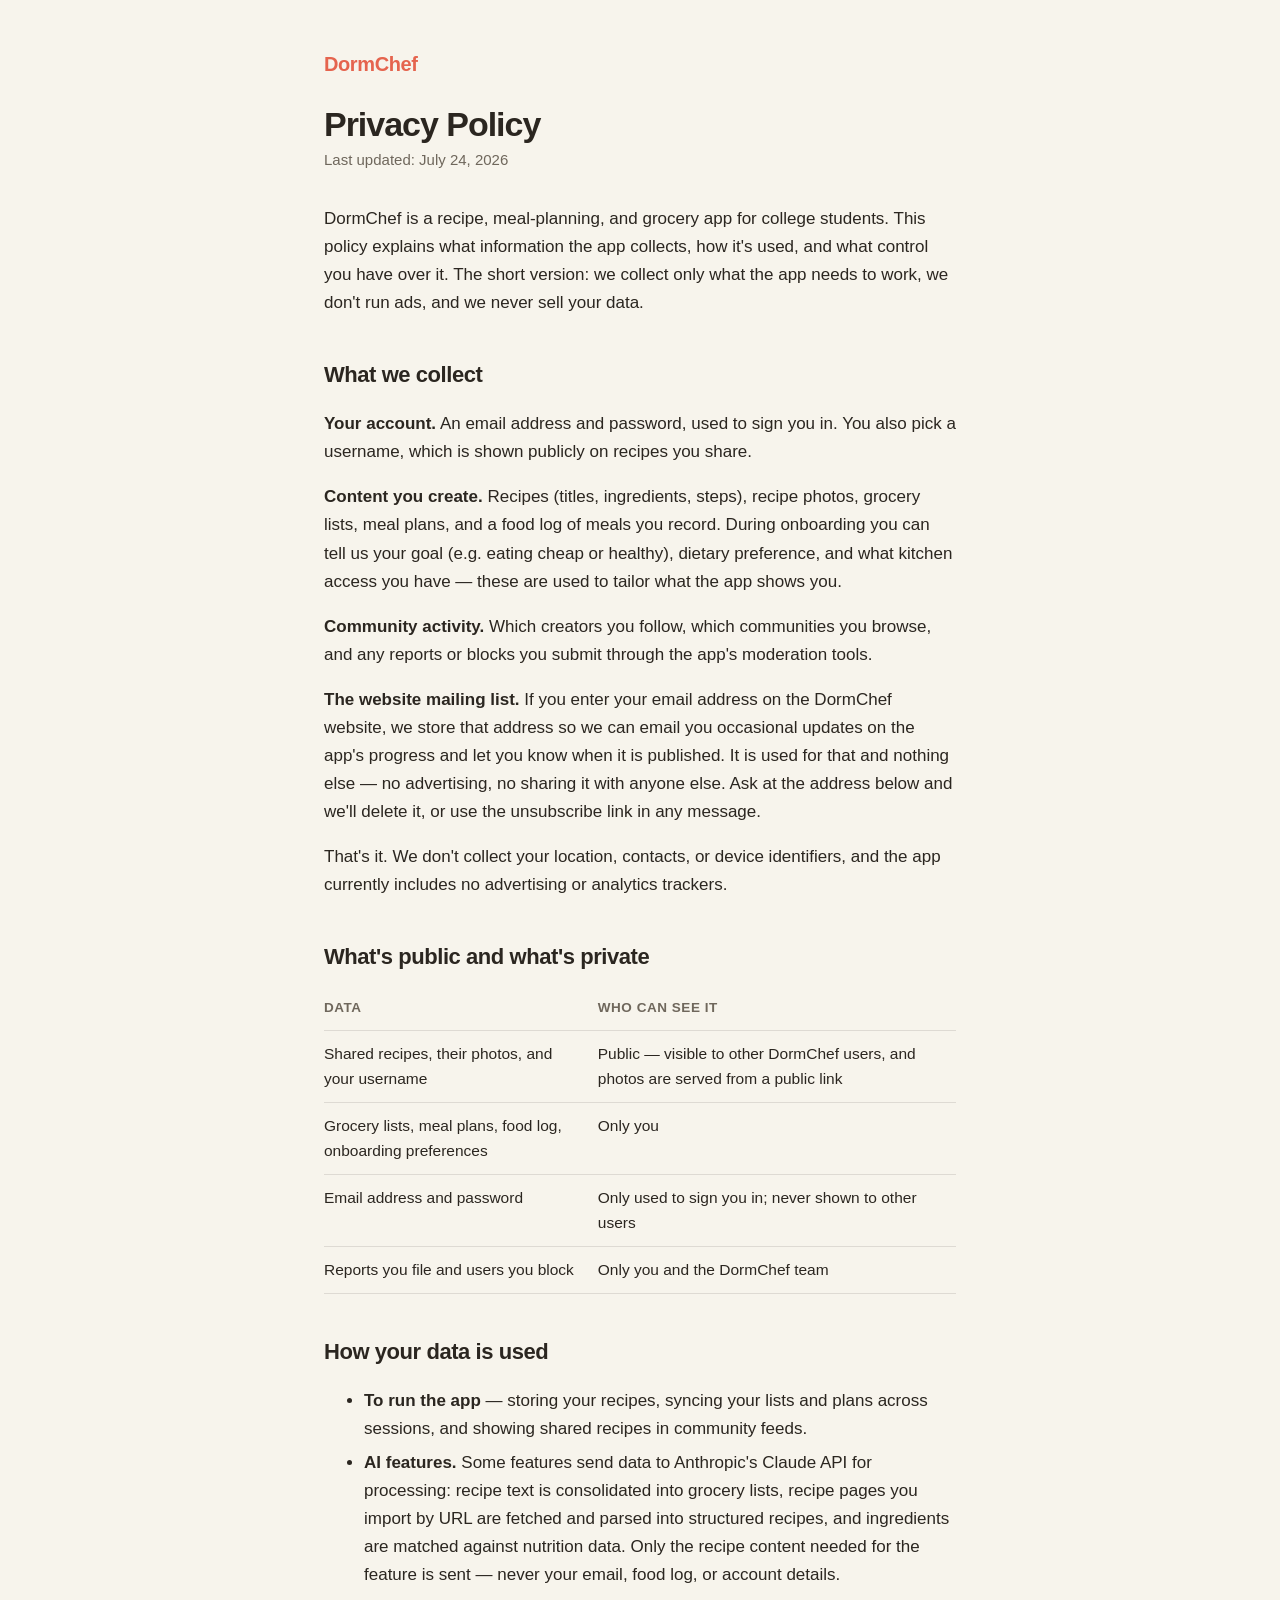
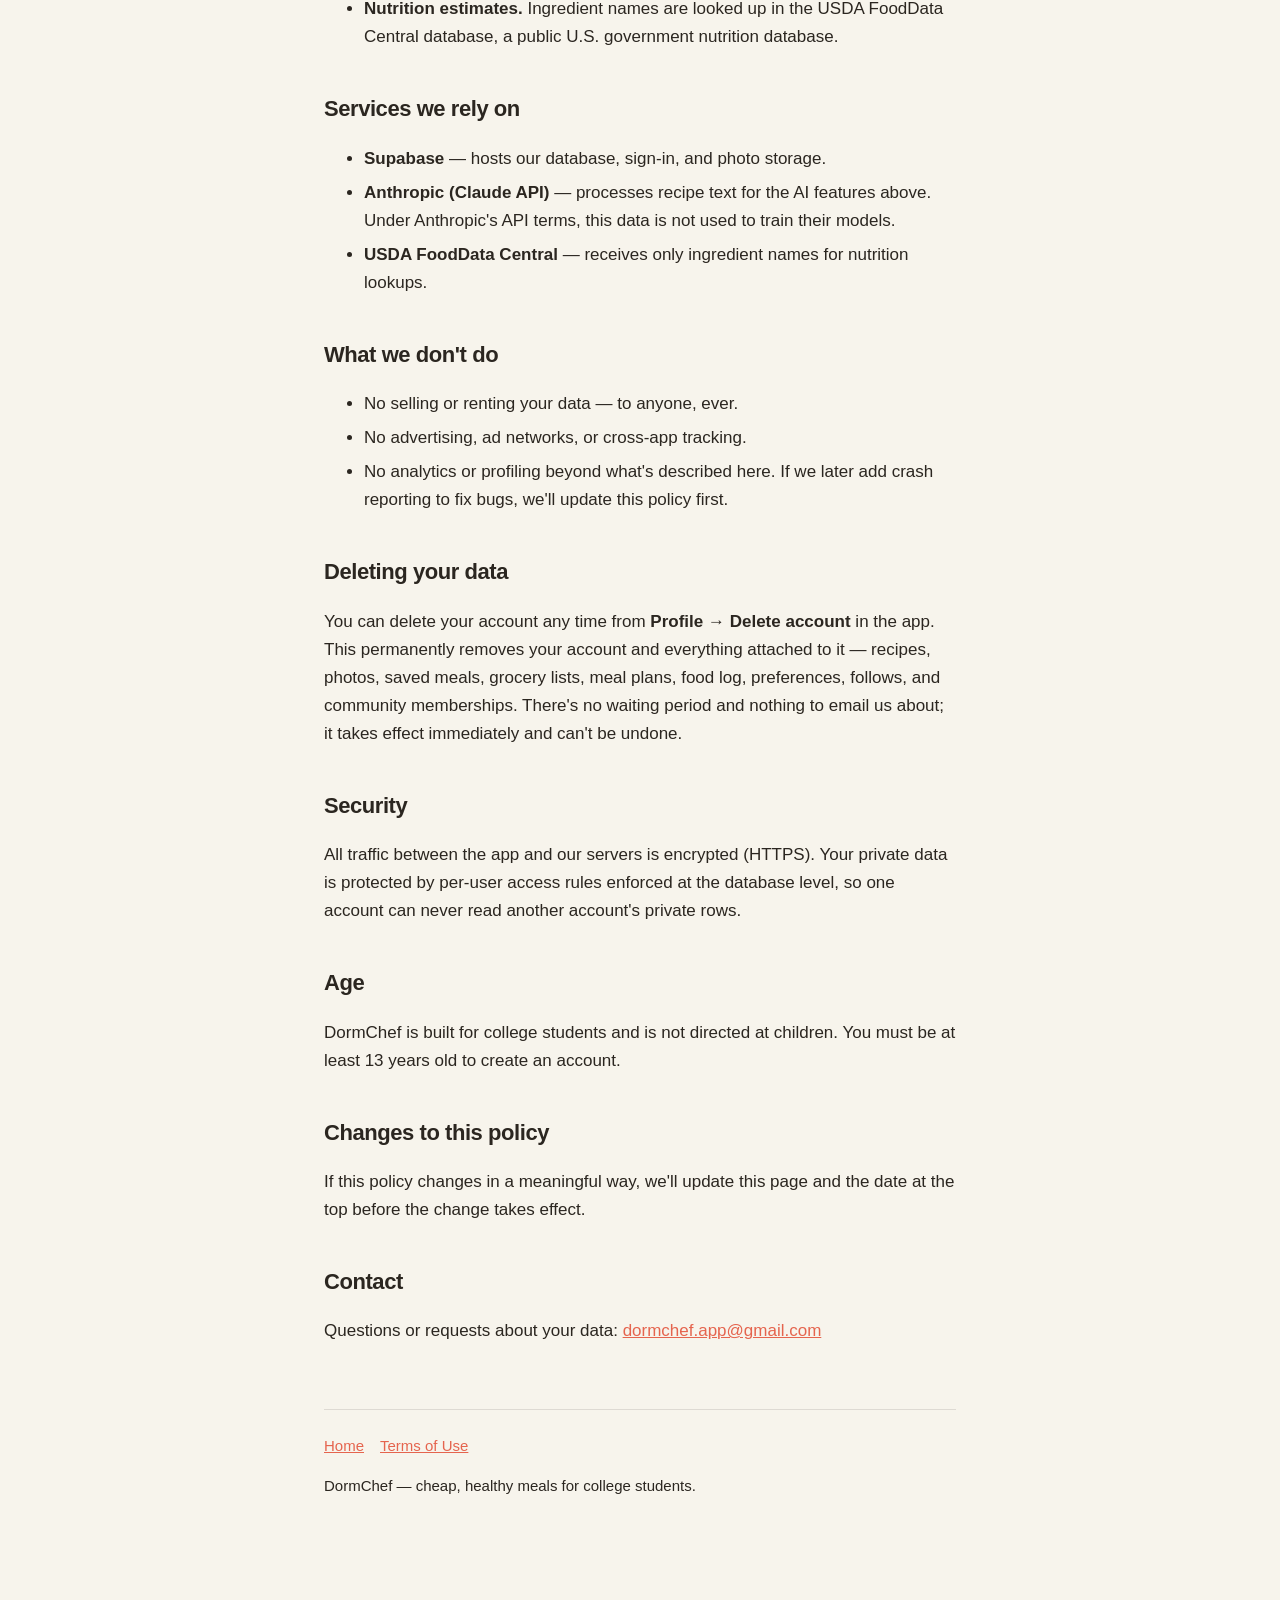
==== privacy.html @ 6a7f47fd "Publish the real landing page and legal pages Replaces the 2026-07-12 placeholder, which was the onl" ====
<!doctype html>
<html lang="en">
<head>
<meta charset="utf-8" />
<meta name="viewport" content="width=device-width, initial-scale=1" />
<title>DormChef — Privacy Policy</title>
<link rel="stylesheet" href="style.css" />
</head>
<body>
<div class="wrap">
  <header><a class="brand" href="index.html">DormChef</a></header>

  <h1>Privacy Policy</h1>
  <p class="updated">Last updated: July 24, 2026</p>

  <p>DormChef is a recipe, meal-planning, and grocery app for college students. This policy
  explains what information the app collects, how it's used, and what control you have over it.
  The short version: we collect only what the app needs to work, we don't run ads, and we never
  sell your data.</p>

  <h2>What we collect</h2>

  <p><strong>Your account.</strong> An email address and password, used to sign you in. You also
  pick a username, which is shown publicly on recipes you share.</p>

  <p><strong>Content you create.</strong> Recipes (titles, ingredients, steps), recipe photos,
  grocery lists, meal plans, and a food log of meals you record. During onboarding you can tell
  us your goal (e.g. eating cheap or healthy), dietary preference, and what kitchen access you
  have — these are used to tailor what the app shows you.</p>

  <p><strong>Community activity.</strong> Which creators you follow, which communities you browse,
  and any reports or blocks you submit through the app's moderation tools.</p>

  <p><strong>The website mailing list.</strong> If you enter your email address on the DormChef
  website, we store that address so we can email you occasional updates on the app's progress
  and let you know when it is published. It is used for that and nothing else — no advertising,
  no sharing it with anyone else. Ask at the address below and we'll delete it, or use the
  unsubscribe link in any message.</p>

  <p>That's it. We don't collect your location, contacts, or device identifiers, and the app
  currently includes no advertising or analytics trackers.</p>

  <h2>What's public and what's private</h2>
  <table>
    <tr><th>Data</th><th>Who can see it</th></tr>
    <tr><td>Shared recipes, their photos, and your username</td>
        <td>Public — visible to other DormChef users, and photos are served from a public link</td></tr>
    <tr><td>Grocery lists, meal plans, food log, onboarding preferences</td>
        <td>Only you</td></tr>
    <tr><td>Email address and password</td>
        <td>Only used to sign you in; never shown to other users</td></tr>
    <tr><td>Reports you file and users you block</td>
        <td>Only you and the DormChef team</td></tr>
  </table>

  <h2>How your data is used</h2>
  <ul>
    <li><strong>To run the app</strong> — storing your recipes, syncing your lists and plans
        across sessions, and showing shared recipes in community feeds.</li>
    <li><strong>AI features.</strong> Some features send data to Anthropic's Claude API for
        processing: recipe text is consolidated into grocery lists, recipe pages you import by
        URL are fetched and parsed into structured recipes, and ingredients are matched against
        nutrition data. Only the recipe content needed for the feature is sent — never your
        email, food log, or account details.</li>
    <li><strong>Nutrition estimates.</strong> Ingredient names are looked up in the USDA
        FoodData Central database, a public U.S. government nutrition database.</li>
  </ul>

  <h2>Services we rely on</h2>
  <ul>
    <li><strong>Supabase</strong> — hosts our database, sign-in, and photo storage.</li>
    <li><strong>Anthropic (Claude API)</strong> — processes recipe text for the AI features
        above. Under Anthropic's API terms, this data is not used to train their models.</li>
    <li><strong>USDA FoodData Central</strong> — receives only ingredient names for
        nutrition lookups.</li>
  </ul>

  <h2>What we don't do</h2>
  <ul>
    <li>No selling or renting your data — to anyone, ever.</li>
    <li>No advertising, ad networks, or cross-app tracking.</li>
    <li>No analytics or profiling beyond what's described here. If we later add crash
        reporting to fix bugs, we'll update this policy first.</li>
  </ul>

  <h2>Deleting your data</h2>
  <p>You can delete your account any time from <strong>Profile → Delete account</strong> in the
  app. This permanently removes your account and everything attached to it — recipes, photos,
  saved meals, grocery lists, meal plans, food log, preferences, follows, and community
  memberships. There's no waiting period and nothing to email us about; it takes effect
  immediately and can't be undone.</p>

  <h2>Security</h2>
  <p>All traffic between the app and our servers is encrypted (HTTPS). Your private data is
  protected by per-user access rules enforced at the database level, so one account can never
  read another account's private rows.</p>

  <h2>Age</h2>
  <p>DormChef is built for college students and is not directed at children. You must be at
  least 13 years old to create an account.</p>

  <h2>Changes to this policy</h2>
  <p>If this policy changes in a meaningful way, we'll update this page and the date at the top
  before the change takes effect.</p>

  <h2>Contact</h2>
  <p>Questions or requests about your data: <a href="mailto:dormchef.app@gmail.com">dormchef.app@gmail.com</a></p>

  <footer>
    <nav><a href="index.html">Home</a><a href="terms.html">Terms of Use</a></nav>
    <p>DormChef — cheap, healthy meals for college students.</p>
  </footer>
</div>
</body>
</html>
---- style.css ----
/* DormChef site — stylesheet for the LEGAL pages (privacy.html, terms.html).
   The landing page has its own stylesheet, landing.css — the two pages have
   different jobs (a narrow reading column vs. an art-directed pitch), so their
   styles no longer share a file. Colours match the app's cream/coral theme
   (src/constants/theme.ts). */
:root {
  --bg: #f7f4ec;
  --card: #fffdf8;
  --text: #2b2620;
  --text-2: #6f675c;
  --accent: #e5644e;
  --rule: rgba(43, 38, 32, 0.12);
}
@media (prefers-color-scheme: dark) {
  :root {
    --bg: #171512;
    --card: #201d19;
    --text: #f0ece4;
    --text-2: #a39a8d;
    --accent: #ef7a66;
    --rule: rgba(240, 236, 228, 0.14);
  }
}
* { box-sizing: border-box; }
body {
  margin: 0;
  background: var(--bg);
  color: var(--text);
  font: 17px/1.65 -apple-system, BlinkMacSystemFont, "Segoe UI", Roboto, sans-serif;
  -webkit-font-smoothing: antialiased;
}
.wrap { max-width: 680px; margin: 0 auto; padding: 48px 24px 96px; }
header a.brand {
  color: var(--accent);
  text-decoration: none;
  font-weight: 800;
  font-size: 20px;
  letter-spacing: -0.02em;
}
h1 { font-size: 34px; letter-spacing: -0.03em; line-height: 1.15; margin: 24px 0 4px; }
.updated { color: var(--text-2); font-size: 15px; margin: 0 0 32px; }
h2 { font-size: 22px; letter-spacing: -0.02em; margin: 40px 0 8px; }
p, li { color: var(--text); }
li { margin: 6px 0; }
strong { font-weight: 650; }
a { color: var(--accent); }
.note {
  background: var(--card);
  border: 1px solid var(--rule);
  border-radius: 14px;
  padding: 14px 18px;
  color: var(--text-2);
  font-size: 15px;
}
table { width: 100%; border-collapse: collapse; font-size: 15.5px; margin: 12px 0; }
th, td { text-align: left; padding: 10px 12px 10px 0; border-bottom: 1px solid var(--rule); vertical-align: top; }
th { color: var(--text-2); font-weight: 600; font-size: 13.5px; text-transform: uppercase; letter-spacing: 0.04em; }
footer { margin-top: 64px; padding-top: 24px; border-top: 1px solid var(--rule); color: var(--text-2); font-size: 15px; }
footer nav a { margin-right: 16px; }
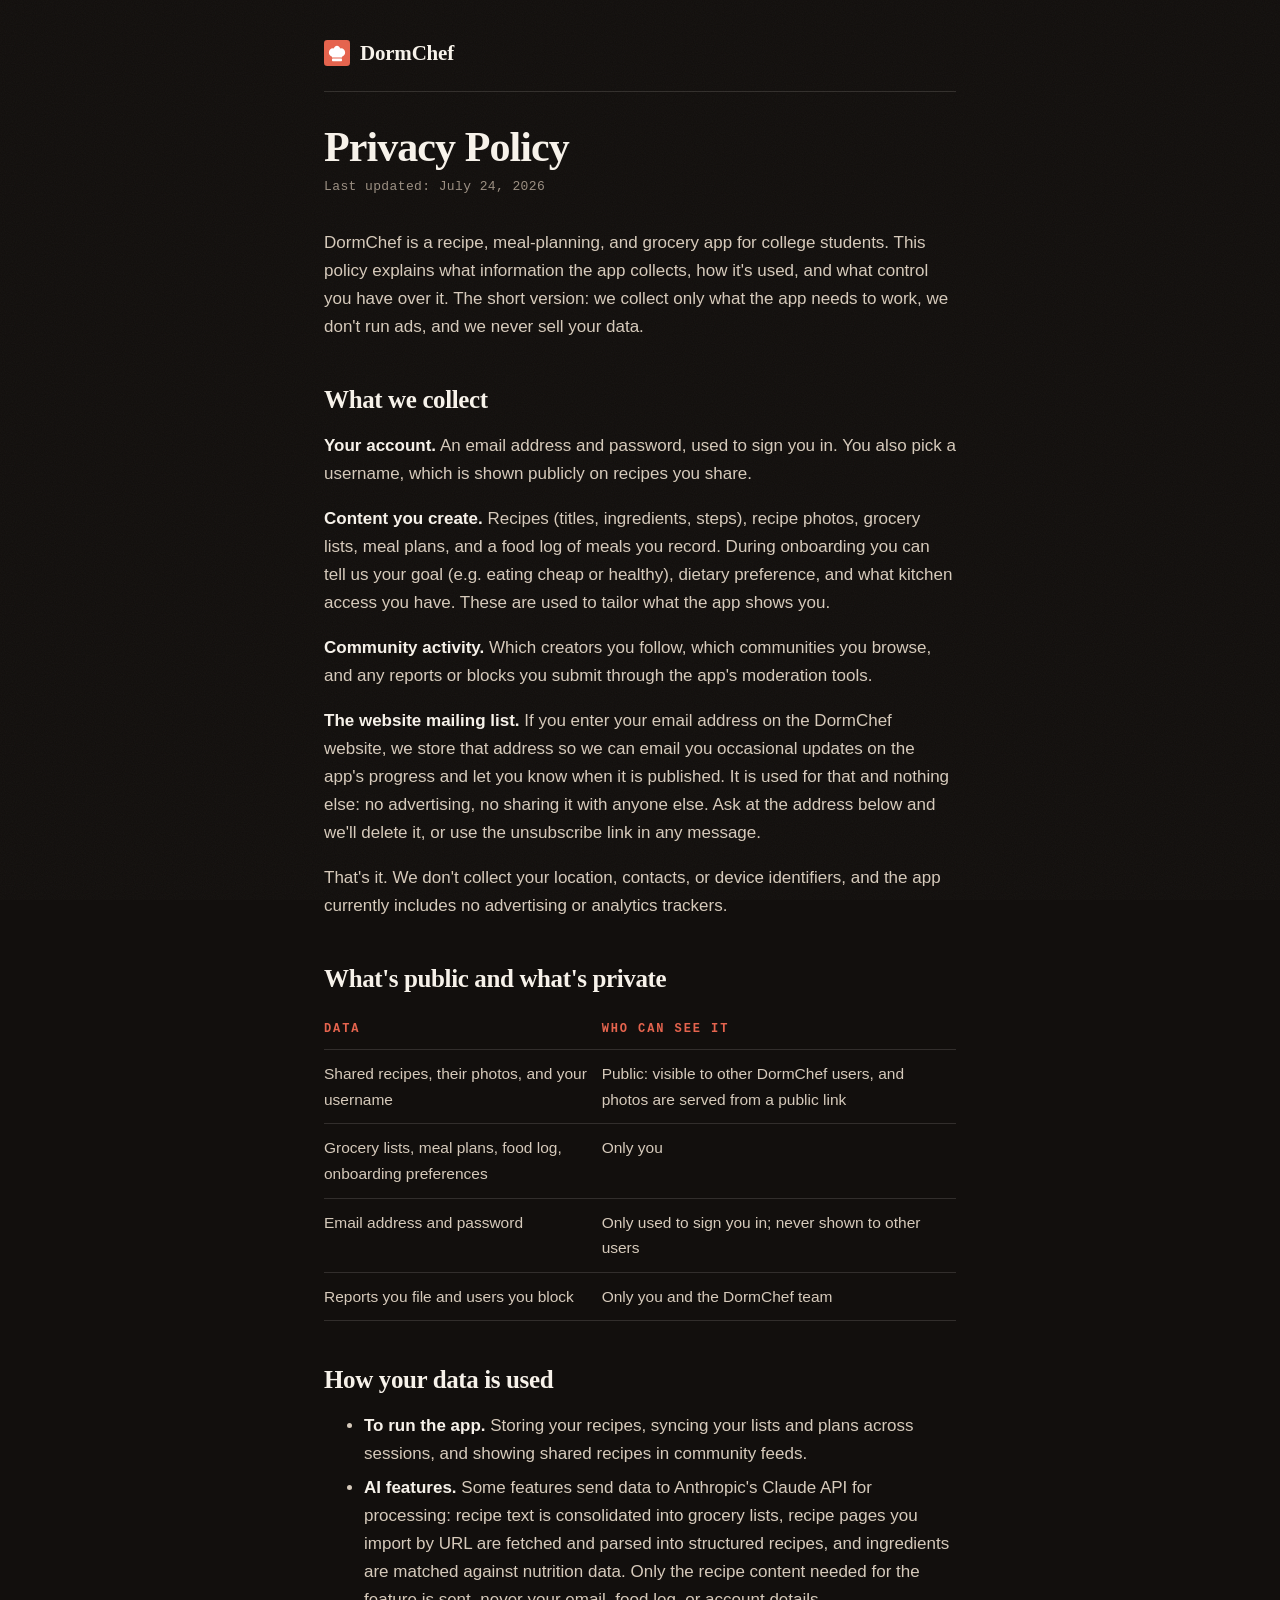
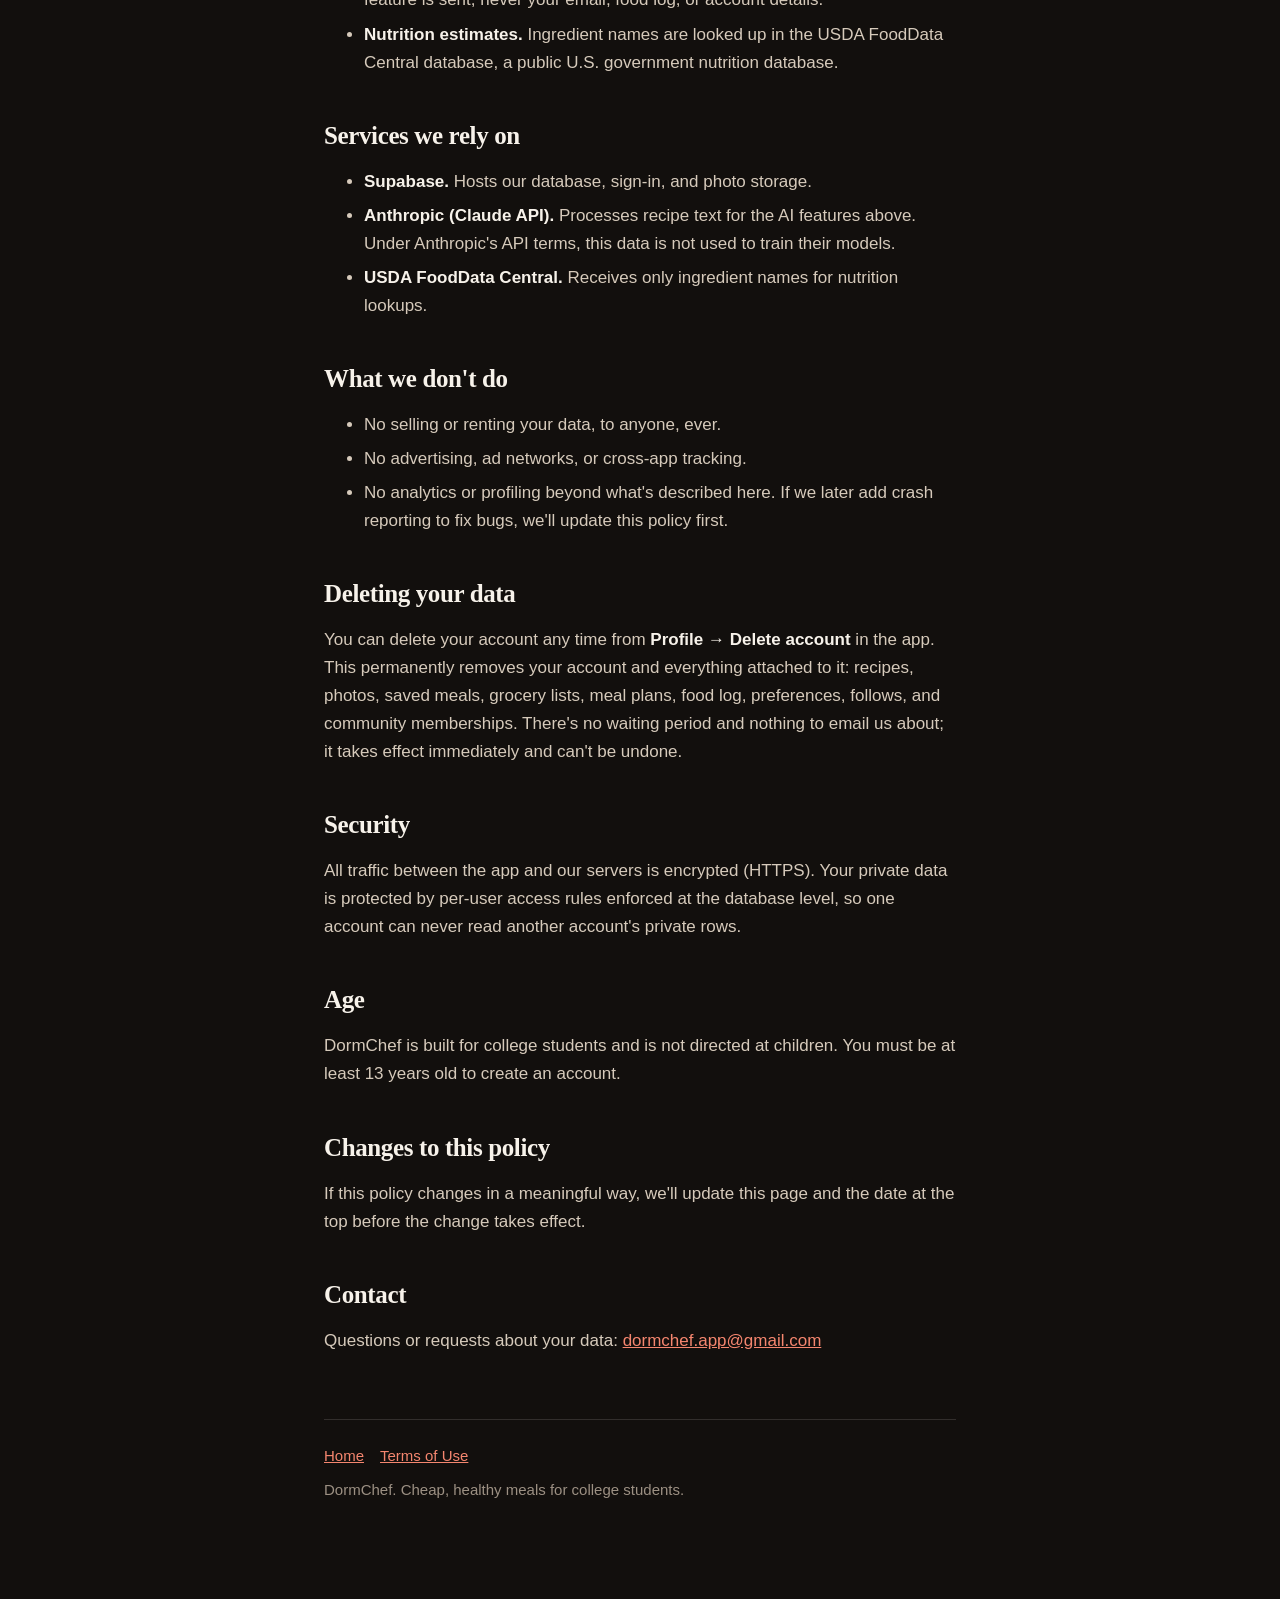
==== commit 9edf4521: "Rebuild the site around a sixteen-week term The page is now organised by when in a semester each par" ====
--- a/privacy.html
+++ b/privacy.html
@@ -3,12 +3,23 @@
 <head>
 <meta charset="utf-8" />
 <meta name="viewport" content="width=device-width, initial-scale=1" />
-<title>DormChef — Privacy Policy</title>
+<title>DormChef: Privacy Policy</title>
+<meta name="theme-color" content="#120f0d" />
+<link rel="icon" href="favicon.png" />
 <link rel="stylesheet" href="style.css" />
 </head>
 <body>
 <div class="wrap">
-  <header><a class="brand" href="index.html">DormChef</a></header>
+  <header>
+    <a class="brand" href="index.html">
+      <svg width="26" height="26" viewBox="0 0 24 24" aria-hidden="true">
+        <rect width="24" height="24" rx="3" fill="#e5644e" />
+        <path d="M7.4 15.4c-1.7-.5-2.9-2-2.9-3.8 0-2.2 1.7-3.9 3.7-3.9.3 0 .6 0 .9.1C9.6 6.1 10.7 5.2 12 5.2s2.4.9 2.9 2.6c.3-.1.6-.1.9-.1 2 0 3.7 1.7 3.7 3.9 0 1.8-1.2 3.3-2.9 3.8v.7H7.4z" fill="#fff" />
+        <rect x="7.4" y="17.1" width="9.2" height="2.4" rx="0.6" fill="#fff" />
+      </svg>
+      DormChef
+    </a>
+  </header>
 
   <h1>Privacy Policy</h1>
   <p class="updated">Last updated: July 24, 2026</p>
@@ -26,14 +37,14 @@
   <p><strong>Content you create.</strong> Recipes (titles, ingredients, steps), recipe photos,
   grocery lists, meal plans, and a food log of meals you record. During onboarding you can tell
   us your goal (e.g. eating cheap or healthy), dietary preference, and what kitchen access you
-  have — these are used to tailor what the app shows you.</p>
+  have. These are used to tailor what the app shows you.</p>
 
   <p><strong>Community activity.</strong> Which creators you follow, which communities you browse,
   and any reports or blocks you submit through the app's moderation tools.</p>
 
   <p><strong>The website mailing list.</strong> If you enter your email address on the DormChef
   website, we store that address so we can email you occasional updates on the app's progress
-  and let you know when it is published. It is used for that and nothing else — no advertising,
+  and let you know when it is published. It is used for that and nothing else: no advertising,
   no sharing it with anyone else. Ask at the address below and we'll delete it, or use the
   unsubscribe link in any message.</p>
 
@@ -44,7 +55,7 @@
   <table>
     <tr><th>Data</th><th>Who can see it</th></tr>
     <tr><td>Shared recipes, their photos, and your username</td>
-        <td>Public — visible to other DormChef users, and photos are served from a public link</td></tr>
+        <td>Public: visible to other DormChef users, and photos are served from a public link</td></tr>
     <tr><td>Grocery lists, meal plans, food log, onboarding preferences</td>
         <td>Only you</td></tr>
     <tr><td>Email address and password</td>
@@ -55,12 +66,12 @@
 
   <h2>How your data is used</h2>
   <ul>
-    <li><strong>To run the app</strong> — storing your recipes, syncing your lists and plans
+    <li><strong>To run the app.</strong> Storing your recipes, syncing your lists and plans
         across sessions, and showing shared recipes in community feeds.</li>
     <li><strong>AI features.</strong> Some features send data to Anthropic's Claude API for
         processing: recipe text is consolidated into grocery lists, recipe pages you import by
         URL are fetched and parsed into structured recipes, and ingredients are matched against
-        nutrition data. Only the recipe content needed for the feature is sent — never your
+        nutrition data. Only the recipe content needed for the feature is sent, never your
         email, food log, or account details.</li>
     <li><strong>Nutrition estimates.</strong> Ingredient names are looked up in the USDA
         FoodData Central database, a public U.S. government nutrition database.</li>
@@ -68,16 +79,16 @@
 
   <h2>Services we rely on</h2>
   <ul>
-    <li><strong>Supabase</strong> — hosts our database, sign-in, and photo storage.</li>
-    <li><strong>Anthropic (Claude API)</strong> — processes recipe text for the AI features
+    <li><strong>Supabase.</strong> Hosts our database, sign-in, and photo storage.</li>
+    <li><strong>Anthropic (Claude API).</strong> Processes recipe text for the AI features
         above. Under Anthropic's API terms, this data is not used to train their models.</li>
-    <li><strong>USDA FoodData Central</strong> — receives only ingredient names for
+    <li><strong>USDA FoodData Central.</strong> Receives only ingredient names for
         nutrition lookups.</li>
   </ul>
 
   <h2>What we don't do</h2>
   <ul>
-    <li>No selling or renting your data — to anyone, ever.</li>
+    <li>No selling or renting your data, to anyone, ever.</li>
     <li>No advertising, ad networks, or cross-app tracking.</li>
     <li>No analytics or profiling beyond what's described here. If we later add crash
         reporting to fix bugs, we'll update this policy first.</li>
@@ -85,7 +96,7 @@
 
   <h2>Deleting your data</h2>
   <p>You can delete your account any time from <strong>Profile → Delete account</strong> in the
-  app. This permanently removes your account and everything attached to it — recipes, photos,
+  app. This permanently removes your account and everything attached to it: recipes, photos,
   saved meals, grocery lists, meal plans, food log, preferences, follows, and community
   memberships. There's no waiting period and nothing to email us about; it takes effect
   immediately and can't be undone.</p>
@@ -108,7 +119,7 @@
 
   <footer>
     <nav><a href="index.html">Home</a><a href="terms.html">Terms of Use</a></nav>
-    <p>DormChef — cheap, healthy meals for college students.</p>
+    <p>DormChef. Cheap, healthy meals for college students.</p>
   </footer>
 </div>
 </body>
--- a/style.css
+++ b/style.css
@@ -1,59 +1,152 @@
 /* DormChef site — stylesheet for the LEGAL pages (privacy.html, terms.html).
-   The landing page has its own stylesheet, landing.css — the two pages have
-   different jobs (a narrow reading column vs. an art-directed pitch), so their
-   styles no longer share a file. Colours match the app's cream/coral theme
-   (src/constants/theme.ts). */
+
+   These share the landing page's "dark print" palette and type voices but not
+   its layout: a narrow reading column, not an art-directed pitch. That is why
+   they keep their own file.
+
+   Dark always, matching landing.css. These pages previously followed the
+   system theme, which meant a light-mode visitor jumped from a dark landing
+   page to a cream policy page. They are the URL Apple checks at submission and
+   the property affiliate reviewers click through to, so they should not look
+   like a different site. */
+
 :root {
-  --bg: #f7f4ec;
-  --card: #fffdf8;
-  --text: #2b2620;
-  --text-2: #6f675c;
-  --accent: #e5644e;
-  --rule: rgba(43, 38, 32, 0.12);
+  --bg-0:   #120f0d;
+  --bg-1:   #191410;
+  --card:   #251d18;
+  --ink:    #f7f2ea;
+  --ink-2:  #d6cabb;
+  --muted:  #9c9083;
+  --rule:   rgba(247, 242, 234, 0.14);
+
+  --accent:        #e5644e;
+  --accent-bright: #f5866f;
+
+  --serif: "Charter", "Iowan Old Style", "Palatino", Georgia, "Times New Roman", serif;
+  --mono:  ui-monospace, "SF Mono", "Menlo", "Consolas", "Liberation Mono", monospace;
+  --sans:  -apple-system, BlinkMacSystemFont, "Segoe UI", Roboto, sans-serif;
+
+  --r: 6px;
 }
-@media (prefers-color-scheme: dark) {
-  :root {
-    --bg: #171512;
-    --card: #201d19;
-    --text: #f0ece4;
-    --text-2: #a39a8d;
-    --accent: #ef7a66;
-    --rule: rgba(240, 236, 228, 0.14);
+
+* { box-sizing: border-box; }
+
+body {
+  margin: 0;
+  background: var(--bg-0);
+  color: var(--ink);
+  font: 17px/1.65 var(--sans);
+  -webkit-font-smoothing: antialiased;
+}
+
+/* Same press grain as the landing page, so the two feel like one property.
+   Inline SVG turbulence: no request made, which keeps the no-trackers claim
+   on this very page literally true. */
+body::before {
+  content: "";
+  position: fixed;
+  inset: 0;
+  z-index: 0;
+  pointer-events: none;
+  opacity: 0.04;
+  background-image: url("data:image/svg+xml,%3Csvg xmlns='http://www.w3.org/2000/svg' width='140' height='140'%3E%3Cfilter id='n'%3E%3CfeTurbulence type='fractalNoise' baseFrequency='0.9' numOctaves='2'/%3E%3C/filter%3E%3Crect width='140' height='140' filter='url(%23n)'/%3E%3C/svg%3E");
+}
+
+::selection { background: var(--accent); color: #fff; }
+
+.wrap {
+  position: relative;
+  z-index: 1;
+  max-width: 680px;
+  margin: 0 auto;
+  padding: 40px 24px 96px;
+}
+
+header {
+  padding-bottom: 16px;
+  border-bottom: 1px solid var(--rule);
+}
+header a.brand {
+  display: inline-flex;
+  align-items: center;
+  gap: 10px;
+  color: var(--ink);
+  text-decoration: none;
+  font: 700 21px/1 var(--serif);
+  letter-spacing: -0.01em;
+}
+header a.brand svg { display: block; flex: none; }
+
+h1 {
+  font: 700 clamp(32px, 6vw, 42px)/1.12 var(--serif);
+  letter-spacing: -0.022em;
+  margin: 32px 0 6px;
+}
+h2 {
+  font: 700 clamp(21px, 3vw, 25px)/1.2 var(--serif);
+  letter-spacing: -0.015em;
+  margin: 44px 0 10px;
+}
+.updated {
+  font: 13px/1.5 var(--mono);
+  letter-spacing: 0.03em;
+  color: var(--muted);
+  margin: 0 0 32px;
+}
+
+p, li { color: var(--ink-2); }
+li { margin: 6px 0; }
+strong { color: var(--ink); font-weight: 650; }
+a { color: var(--accent-bright); }
+a:focus-visible {
+  outline: 2px solid var(--accent);
+  outline-offset: 2px;
+}
+
+.note {
+  background: var(--bg-1);
+  border: 1px solid var(--rule);
+  border-radius: var(--r);
+  padding: 14px 18px;
+  color: var(--muted);
+  font-size: 15px;
+}
+
+table {
+  width: 100%;
+  border-collapse: collapse;
+  font-size: 15.5px;
+  margin: 16px 0;
+}
+th, td {
+  text-align: left;
+  padding: 11px 14px 11px 0;
+  border-bottom: 1px solid var(--rule);
+  vertical-align: top;
+  color: var(--ink-2);
+}
+th {
+  font: 700 12px/1.4 var(--mono);
+  letter-spacing: 0.16em;
+  text-transform: uppercase;
+  color: var(--accent);
+  border-bottom-color: var(--rule);
+}
+
+footer {
+  margin-top: 64px;
+  padding-top: 24px;
+  border-top: 1px solid var(--rule);
+  color: var(--muted);
+  font-size: 15px;
+}
+footer nav { margin-bottom: 10px; }
+footer nav a { margin-right: 16px; }
+footer p { margin: 0; color: var(--muted); }
+
+@media (prefers-reduced-motion: reduce) {
+  *, *::before, *::after {
+    animation-duration: 0.001ms !important;
+    transition-duration: 0.001ms !important;
   }
 }
-* { box-sizing: border-box; }
-body {
-  margin: 0;
-  background: var(--bg);
-  color: var(--text);
-  font: 17px/1.65 -apple-system, BlinkMacSystemFont, "Segoe UI", Roboto, sans-serif;
-  -webkit-font-smoothing: antialiased;
-}
-.wrap { max-width: 680px; margin: 0 auto; padding: 48px 24px 96px; }
-header a.brand {
-  color: var(--accent);
-  text-decoration: none;
-  font-weight: 800;
-  font-size: 20px;
-  letter-spacing: -0.02em;
-}
-h1 { font-size: 34px; letter-spacing: -0.03em; line-height: 1.15; margin: 24px 0 4px; }
-.updated { color: var(--text-2); font-size: 15px; margin: 0 0 32px; }
-h2 { font-size: 22px; letter-spacing: -0.02em; margin: 40px 0 8px; }
-p, li { color: var(--text); }
-li { margin: 6px 0; }
-strong { font-weight: 650; }
-a { color: var(--accent); }
-.note {
-  background: var(--card);
-  border: 1px solid var(--rule);
-  border-radius: 14px;
-  padding: 14px 18px;
-  color: var(--text-2);
-  font-size: 15px;
-}
-table { width: 100%; border-collapse: collapse; font-size: 15.5px; margin: 12px 0; }
-th, td { text-align: left; padding: 10px 12px 10px 0; border-bottom: 1px solid var(--rule); vertical-align: top; }
-th { color: var(--text-2); font-weight: 600; font-size: 13.5px; text-transform: uppercase; letter-spacing: 0.04em; }
-footer { margin-top: 64px; padding-top: 24px; border-top: 1px solid var(--rule); color: var(--text-2); font-size: 15px; }
-footer nav a { margin-right: 16px; }
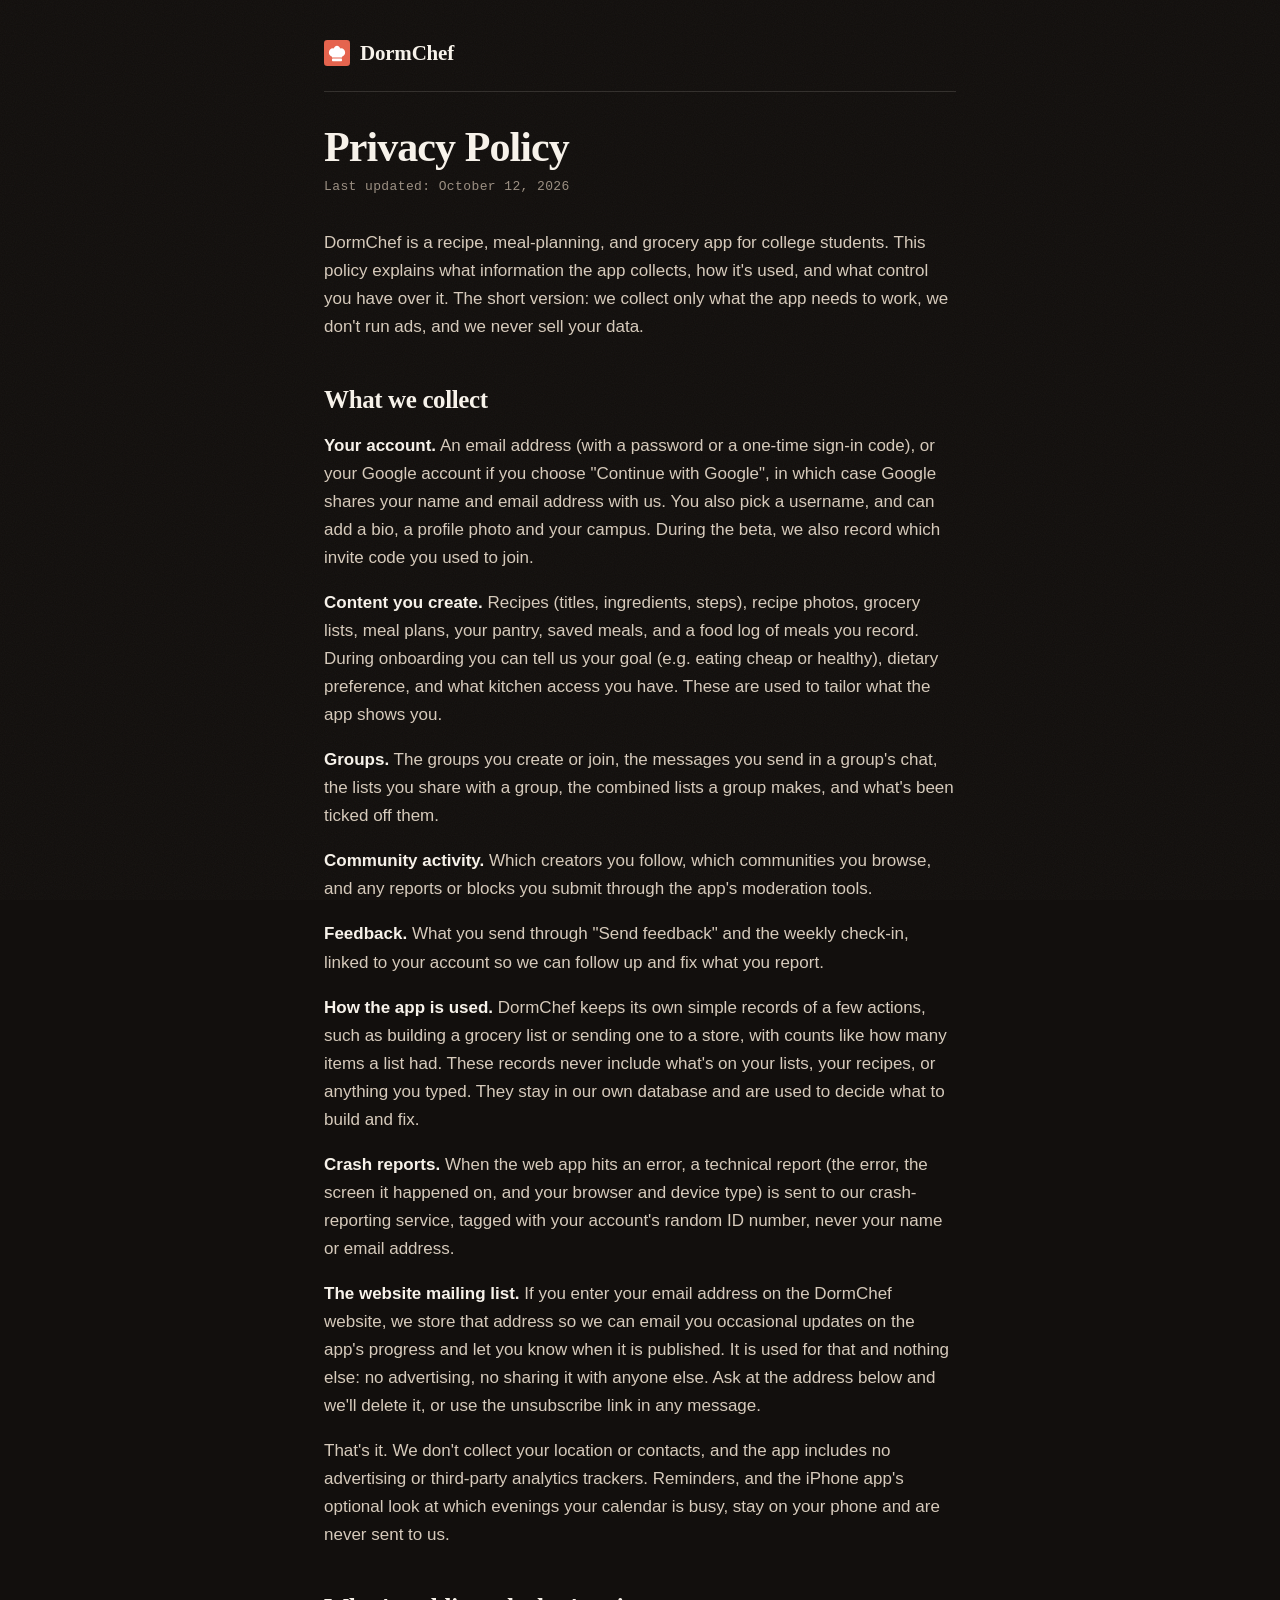
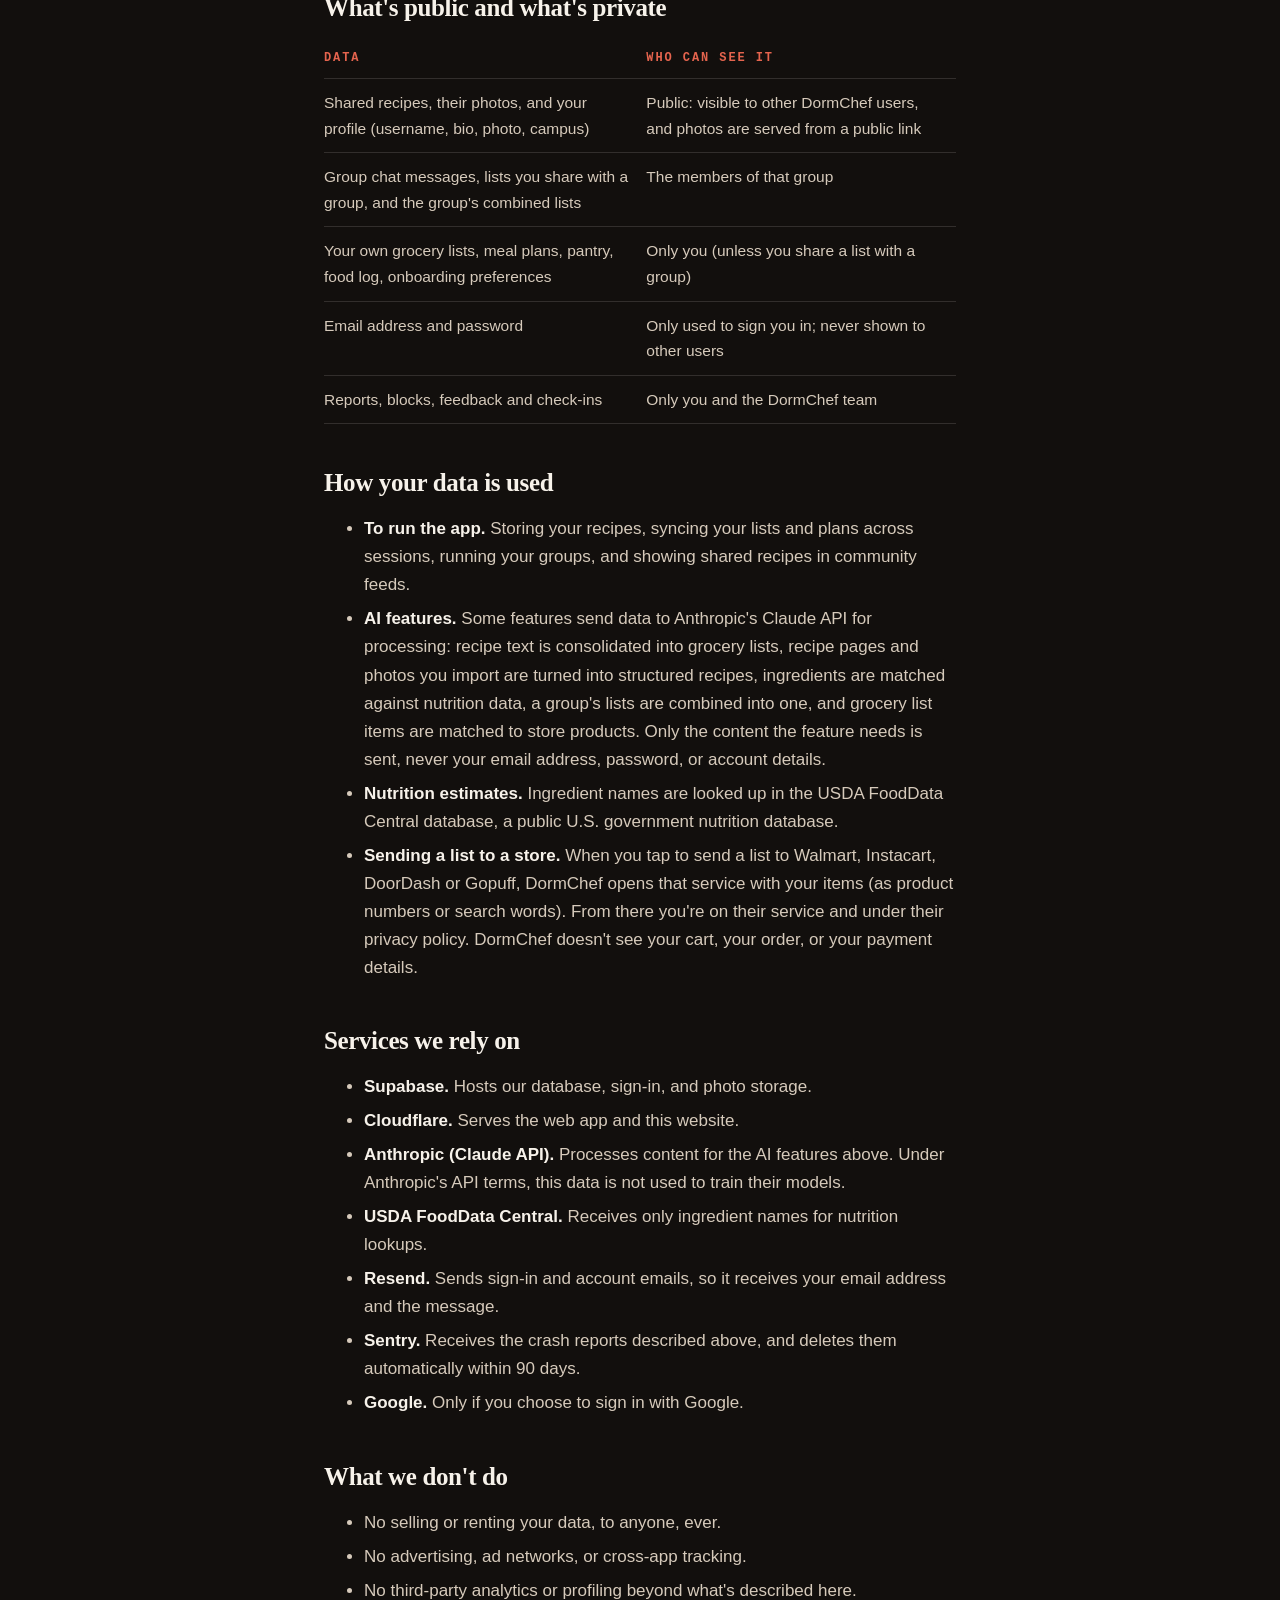
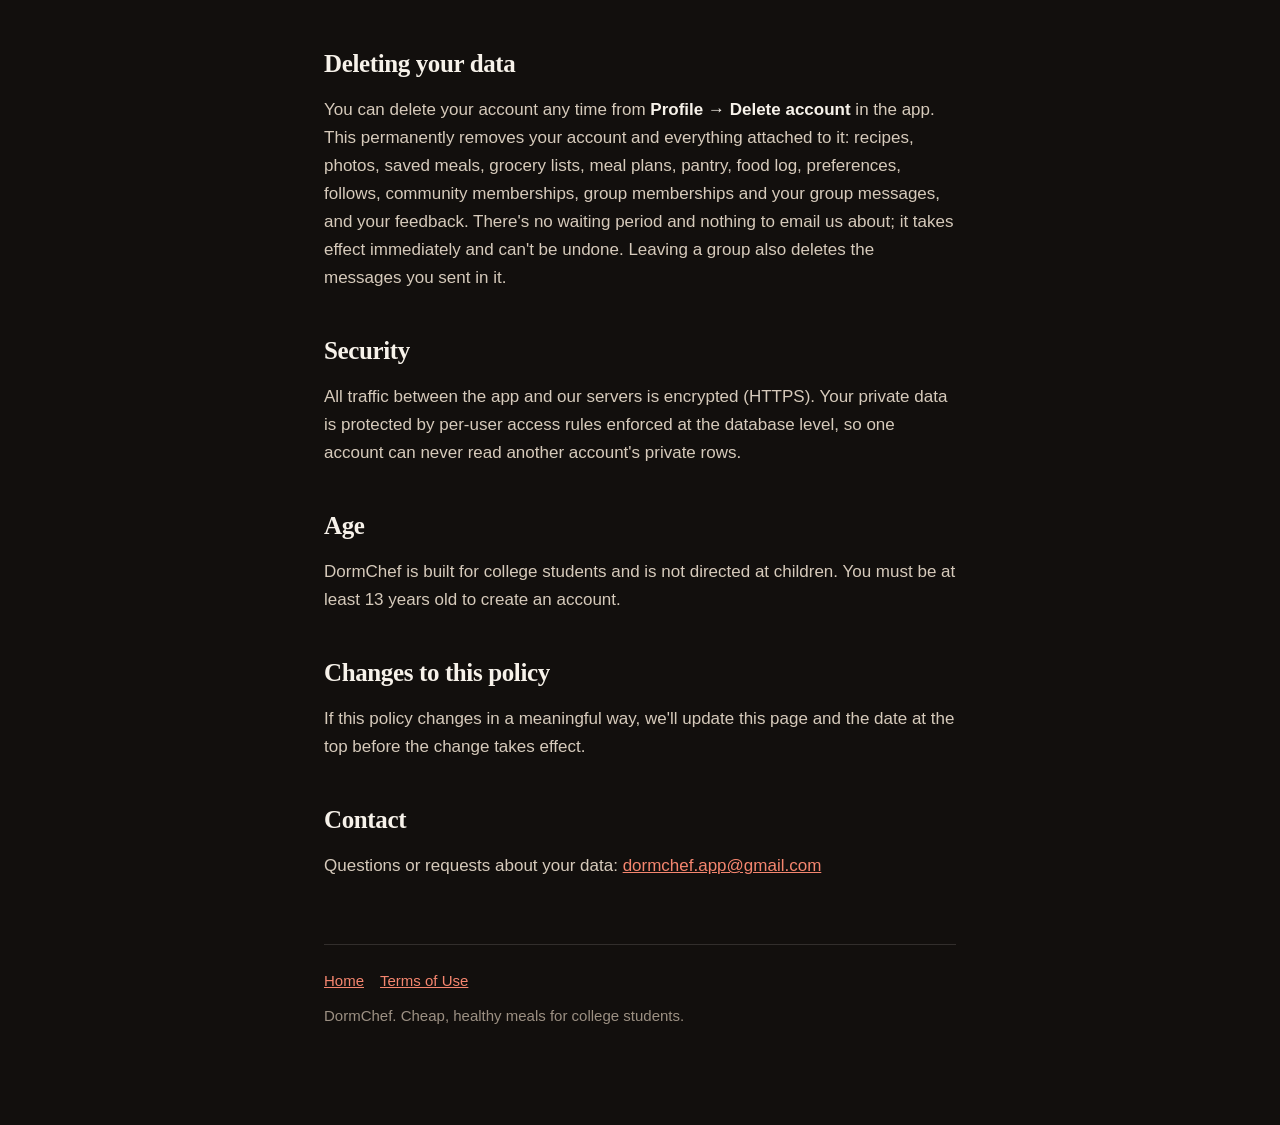
==== commit 0bc95df0: "Privacy and terms for the beta: groups and chat, feedback, store hand-offs, crash reports" ====
--- a/privacy.html
+++ b/privacy.html
@@ -6,7 +6,7 @@
 <title>DormChef: Privacy Policy</title>
 <meta name="theme-color" content="#120f0d" />
 <link rel="icon" href="favicon.png" />
-<link rel="stylesheet" href="style.css" />
+<link rel="stylesheet" href="style.css?v=3" />
 </head>
 <body>
 <div class="wrap">
@@ -22,7 +22,7 @@
   </header>
 
   <h1>Privacy Policy</h1>
-  <p class="updated">Last updated: July 24, 2026</p>
+  <p class="updated">Last updated: October 12, 2026</p>
 
   <p>DormChef is a recipe, meal-planning, and grocery app for college students. This policy
   explains what information the app collects, how it's used, and what control you have over it.
@@ -31,16 +31,34 @@
 
   <h2>What we collect</h2>
 
-  <p><strong>Your account.</strong> An email address and password, used to sign you in. You also
-  pick a username, which is shown publicly on recipes you share.</p>
+  <p><strong>Your account.</strong> An email address (with a password or a one-time sign-in code),
+  or your Google account if you choose "Continue with Google", in which case Google shares your
+  name and email address with us. You also pick a username, and can add a bio, a profile photo and
+  your campus. During the beta, we also record which invite code you used to join.</p>
 
   <p><strong>Content you create.</strong> Recipes (titles, ingredients, steps), recipe photos,
-  grocery lists, meal plans, and a food log of meals you record. During onboarding you can tell
-  us your goal (e.g. eating cheap or healthy), dietary preference, and what kitchen access you
-  have. These are used to tailor what the app shows you.</p>
+  grocery lists, meal plans, your pantry, saved meals, and a food log of meals you record. During
+  onboarding you can tell us your goal (e.g. eating cheap or healthy), dietary preference, and what
+  kitchen access you have. These are used to tailor what the app shows you.</p>
+
+  <p><strong>Groups.</strong> The groups you create or join, the messages you send in a group's
+  chat, the lists you share with a group, the combined lists a group makes, and what's been ticked
+  off them.</p>
 
   <p><strong>Community activity.</strong> Which creators you follow, which communities you browse,
   and any reports or blocks you submit through the app's moderation tools.</p>
+
+  <p><strong>Feedback.</strong> What you send through "Send feedback" and the weekly check-in,
+  linked to your account so we can follow up and fix what you report.</p>
+
+  <p><strong>How the app is used.</strong> DormChef keeps its own simple records of a few actions,
+  such as building a grocery list or sending one to a store, with counts like how many items a list
+  had. These records never include what's on your lists, your recipes, or anything you typed. They
+  stay in our own database and are used to decide what to build and fix.</p>
+
+  <p><strong>Crash reports.</strong> When the web app hits an error, a technical report (the error,
+  the screen it happened on, and your browser and device type) is sent to our crash-reporting
+  service, tagged with your account's random ID number, never your name or email address.</p>
 
   <p><strong>The website mailing list.</strong> If you enter your email address on the DormChef
   website, we store that address so we can email you occasional updates on the app's progress
@@ -48,58 +66,72 @@
   no sharing it with anyone else. Ask at the address below and we'll delete it, or use the
   unsubscribe link in any message.</p>
 
-  <p>That's it. We don't collect your location, contacts, or device identifiers, and the app
-  currently includes no advertising or analytics trackers.</p>
+  <p>That's it. We don't collect your location or contacts, and the app includes no advertising
+  or third-party analytics trackers. Reminders, and the iPhone app's optional look at which
+  evenings your calendar is busy, stay on your phone and are never sent to us.</p>
 
   <h2>What's public and what's private</h2>
   <table>
     <tr><th>Data</th><th>Who can see it</th></tr>
-    <tr><td>Shared recipes, their photos, and your username</td>
+    <tr><td>Shared recipes, their photos, and your profile (username, bio, photo, campus)</td>
         <td>Public: visible to other DormChef users, and photos are served from a public link</td></tr>
-    <tr><td>Grocery lists, meal plans, food log, onboarding preferences</td>
-        <td>Only you</td></tr>
+    <tr><td>Group chat messages, lists you share with a group, and the group's combined lists</td>
+        <td>The members of that group</td></tr>
+    <tr><td>Your own grocery lists, meal plans, pantry, food log, onboarding preferences</td>
+        <td>Only you (unless you share a list with a group)</td></tr>
     <tr><td>Email address and password</td>
         <td>Only used to sign you in; never shown to other users</td></tr>
-    <tr><td>Reports you file and users you block</td>
+    <tr><td>Reports, blocks, feedback and check-ins</td>
         <td>Only you and the DormChef team</td></tr>
   </table>
 
   <h2>How your data is used</h2>
   <ul>
     <li><strong>To run the app.</strong> Storing your recipes, syncing your lists and plans
-        across sessions, and showing shared recipes in community feeds.</li>
+        across sessions, running your groups, and showing shared recipes in community feeds.</li>
     <li><strong>AI features.</strong> Some features send data to Anthropic's Claude API for
-        processing: recipe text is consolidated into grocery lists, recipe pages you import by
-        URL are fetched and parsed into structured recipes, and ingredients are matched against
-        nutrition data. Only the recipe content needed for the feature is sent, never your
-        email, food log, or account details.</li>
+        processing: recipe text is consolidated into grocery lists, recipe pages and photos you
+        import are turned into structured recipes, ingredients are matched against nutrition
+        data, a group's lists are combined into one, and grocery list items are matched to store
+        products. Only the content the feature needs is sent, never your email address, password,
+        or account details.</li>
     <li><strong>Nutrition estimates.</strong> Ingredient names are looked up in the USDA
         FoodData Central database, a public U.S. government nutrition database.</li>
+    <li><strong>Sending a list to a store.</strong> When you tap to send a list to Walmart,
+        Instacart, DoorDash or Gopuff, DormChef opens that service with your items (as product
+        numbers or search words). From there you're on their service and under their privacy
+        policy. DormChef doesn't see your cart, your order, or your payment details.</li>
   </ul>
 
   <h2>Services we rely on</h2>
   <ul>
     <li><strong>Supabase.</strong> Hosts our database, sign-in, and photo storage.</li>
-    <li><strong>Anthropic (Claude API).</strong> Processes recipe text for the AI features
-        above. Under Anthropic's API terms, this data is not used to train their models.</li>
+    <li><strong>Cloudflare.</strong> Serves the web app and this website.</li>
+    <li><strong>Anthropic (Claude API).</strong> Processes content for the AI features above.
+        Under Anthropic's API terms, this data is not used to train their models.</li>
     <li><strong>USDA FoodData Central.</strong> Receives only ingredient names for
         nutrition lookups.</li>
+    <li><strong>Resend.</strong> Sends sign-in and account emails, so it receives your email
+        address and the message.</li>
+    <li><strong>Sentry.</strong> Receives the crash reports described above, and deletes them
+        automatically within 90 days.</li>
+    <li><strong>Google.</strong> Only if you choose to sign in with Google.</li>
   </ul>
 
   <h2>What we don't do</h2>
   <ul>
     <li>No selling or renting your data, to anyone, ever.</li>
     <li>No advertising, ad networks, or cross-app tracking.</li>
-    <li>No analytics or profiling beyond what's described here. If we later add crash
-        reporting to fix bugs, we'll update this policy first.</li>
+    <li>No third-party analytics or profiling beyond what's described here.</li>
   </ul>
 
   <h2>Deleting your data</h2>
   <p>You can delete your account any time from <strong>Profile → Delete account</strong> in the
   app. This permanently removes your account and everything attached to it: recipes, photos,
-  saved meals, grocery lists, meal plans, food log, preferences, follows, and community
-  memberships. There's no waiting period and nothing to email us about; it takes effect
-  immediately and can't be undone.</p>
+  saved meals, grocery lists, meal plans, pantry, food log, preferences, follows, community
+  memberships, group memberships and your group messages, and your feedback. There's no waiting
+  period and nothing to email us about; it takes effect immediately and can't be undone. Leaving a
+  group also deletes the messages you sent in it.</p>
 
   <h2>Security</h2>
   <p>All traffic between the app and our servers is encrypted (HTTPS). Your private data is
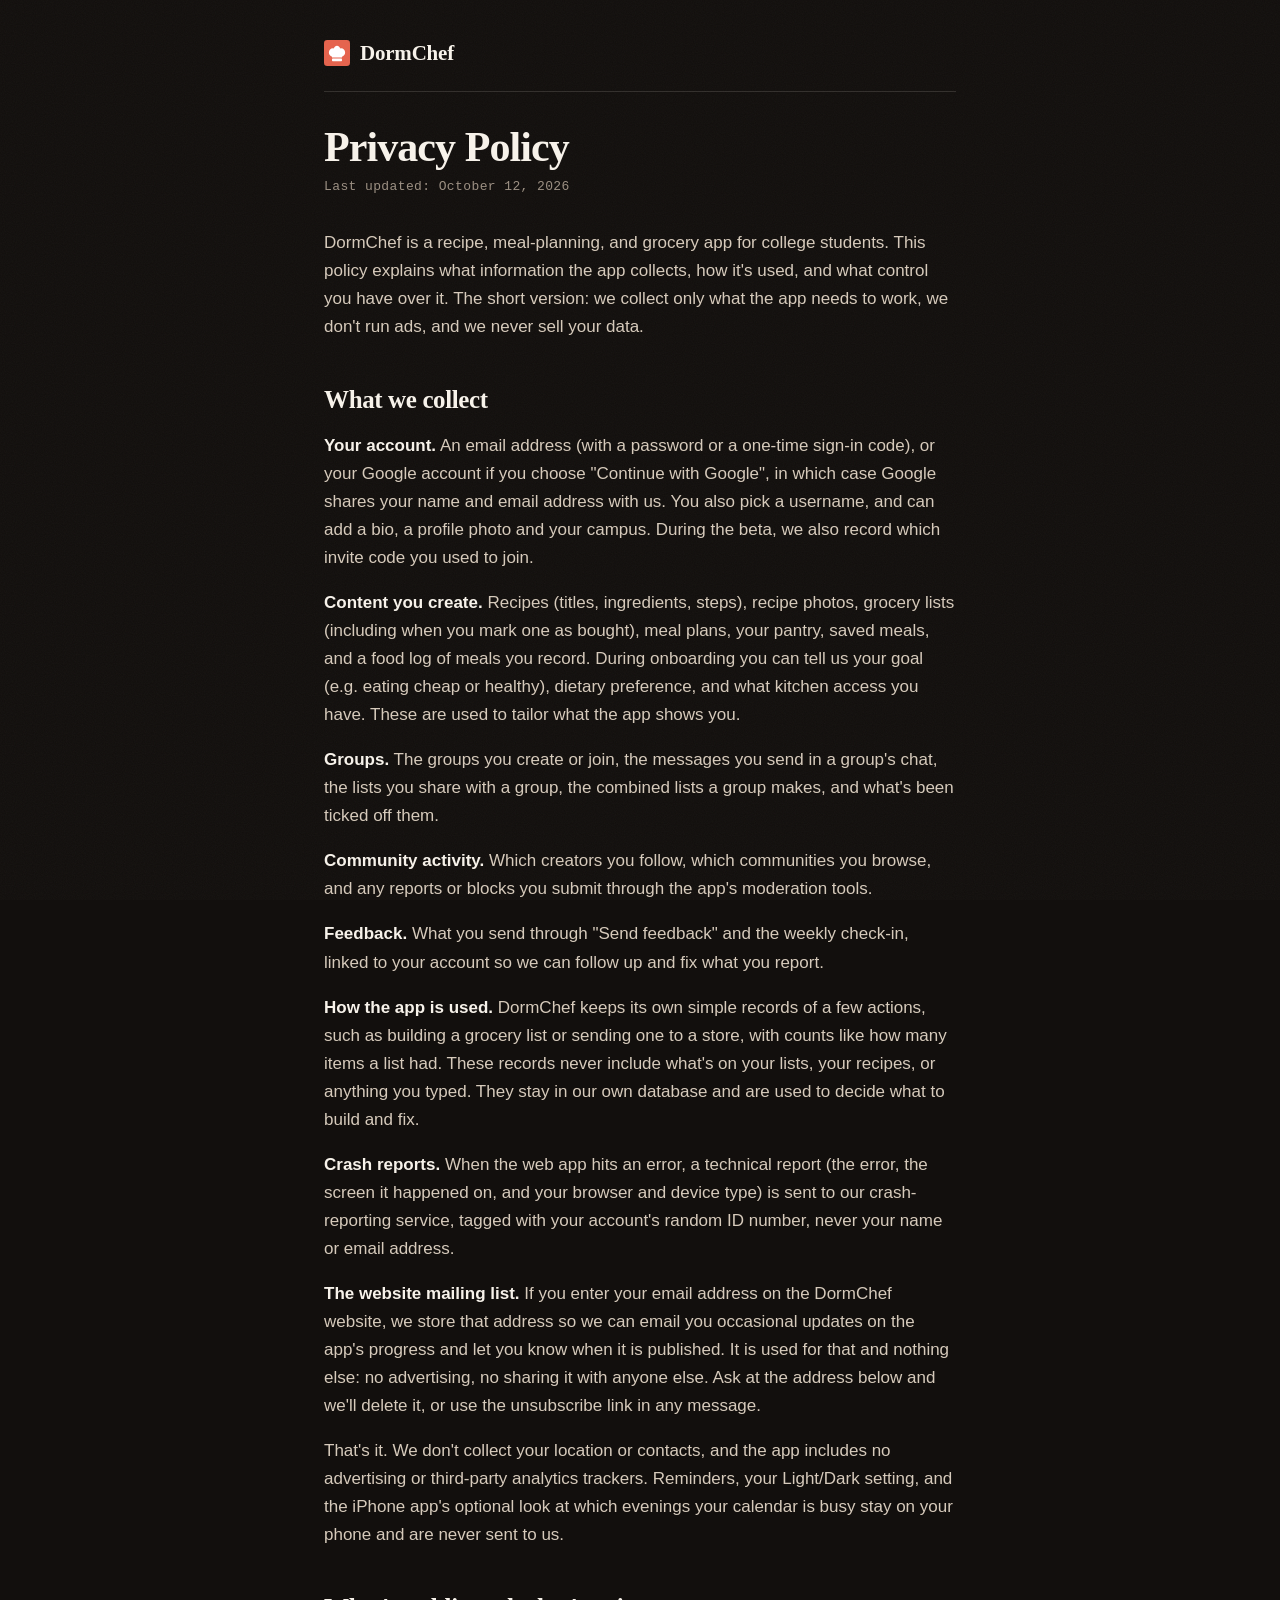
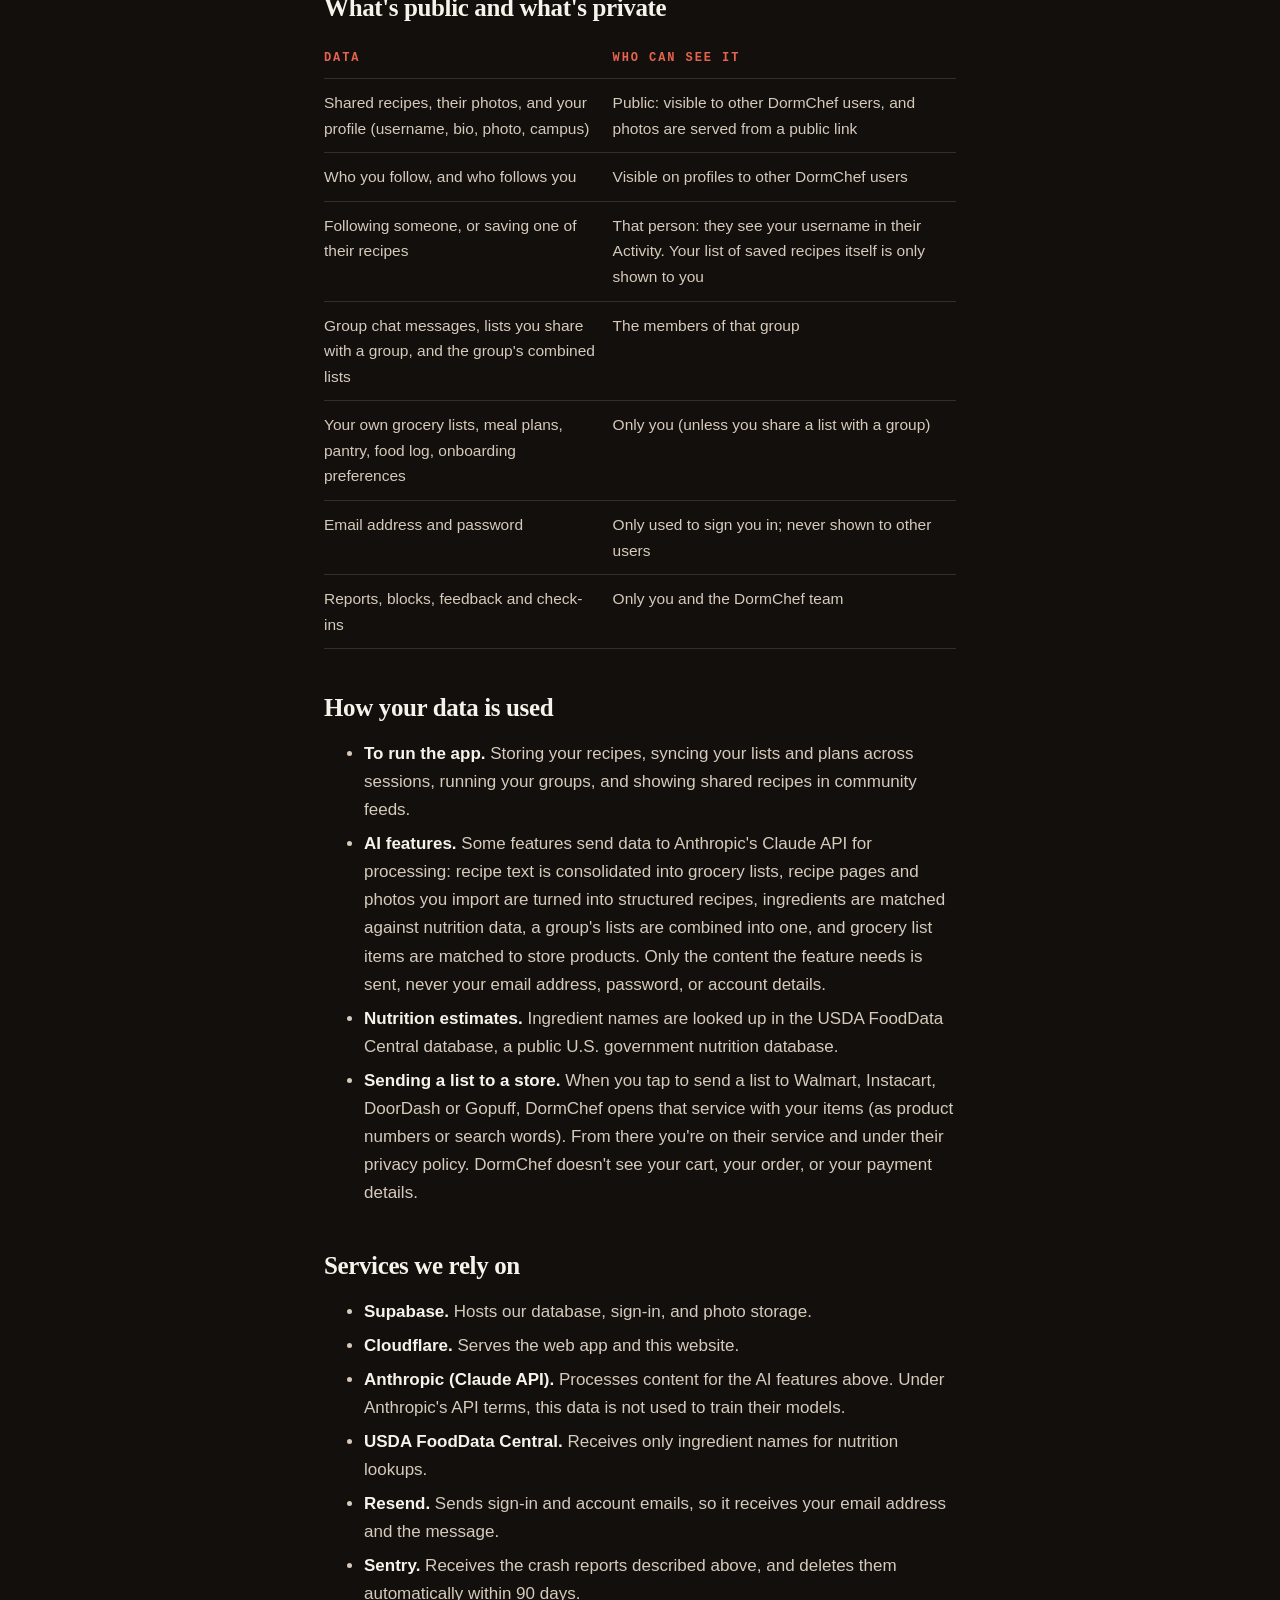
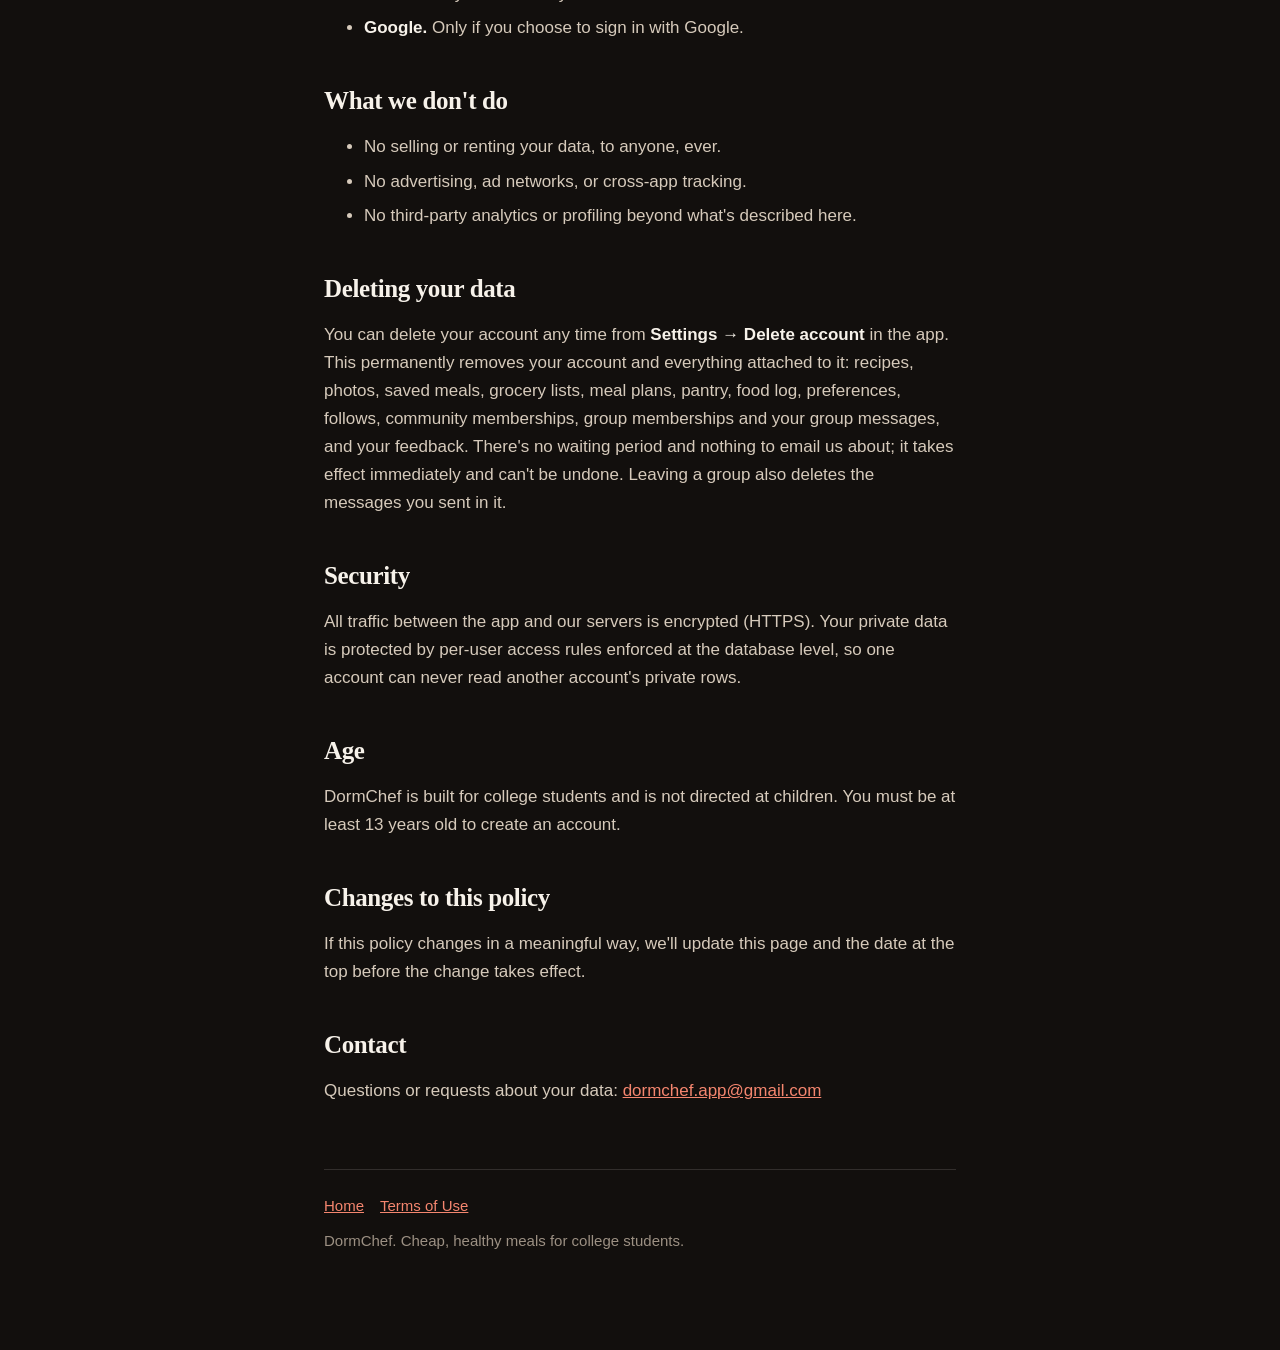
==== commit 4d7beeb1: "Privacy and terms: Settings paths, sign-in codes, follows and saves shown Delete account and Send fe" ====
--- a/privacy.html
+++ b/privacy.html
@@ -37,7 +37,8 @@
   your campus. During the beta, we also record which invite code you used to join.</p>
 
   <p><strong>Content you create.</strong> Recipes (titles, ingredients, steps), recipe photos,
-  grocery lists, meal plans, your pantry, saved meals, and a food log of meals you record. During
+  grocery lists (including when you mark one as bought), meal plans, your pantry, saved meals, and
+  a food log of meals you record. During
   onboarding you can tell us your goal (e.g. eating cheap or healthy), dietary preference, and what
   kitchen access you have. These are used to tailor what the app shows you.</p>
 
@@ -67,14 +68,20 @@
   unsubscribe link in any message.</p>
 
   <p>That's it. We don't collect your location or contacts, and the app includes no advertising
-  or third-party analytics trackers. Reminders, and the iPhone app's optional look at which
-  evenings your calendar is busy, stay on your phone and are never sent to us.</p>
+  or third-party analytics trackers. Reminders, your Light/Dark setting, and the iPhone app's
+  optional look at which evenings your calendar is busy stay on your phone and are never sent to
+  us.</p>
 
   <h2>What's public and what's private</h2>
   <table>
     <tr><th>Data</th><th>Who can see it</th></tr>
     <tr><td>Shared recipes, their photos, and your profile (username, bio, photo, campus)</td>
         <td>Public: visible to other DormChef users, and photos are served from a public link</td></tr>
+    <tr><td>Who you follow, and who follows you</td>
+        <td>Visible on profiles to other DormChef users</td></tr>
+    <tr><td>Following someone, or saving one of their recipes</td>
+        <td>That person: they see your username in their Activity. Your list of saved recipes
+        itself is only shown to you</td></tr>
     <tr><td>Group chat messages, lists you share with a group, and the group's combined lists</td>
         <td>The members of that group</td></tr>
     <tr><td>Your own grocery lists, meal plans, pantry, food log, onboarding preferences</td>
@@ -126,7 +133,7 @@
   </ul>
 
   <h2>Deleting your data</h2>
-  <p>You can delete your account any time from <strong>Profile → Delete account</strong> in the
+  <p>You can delete your account any time from <strong>Settings → Delete account</strong> in the
   app. This permanently removes your account and everything attached to it: recipes, photos,
   saved meals, grocery lists, meal plans, pantry, food log, preferences, follows, community
   memberships, group memberships and your group messages, and your feedback. There's no waiting
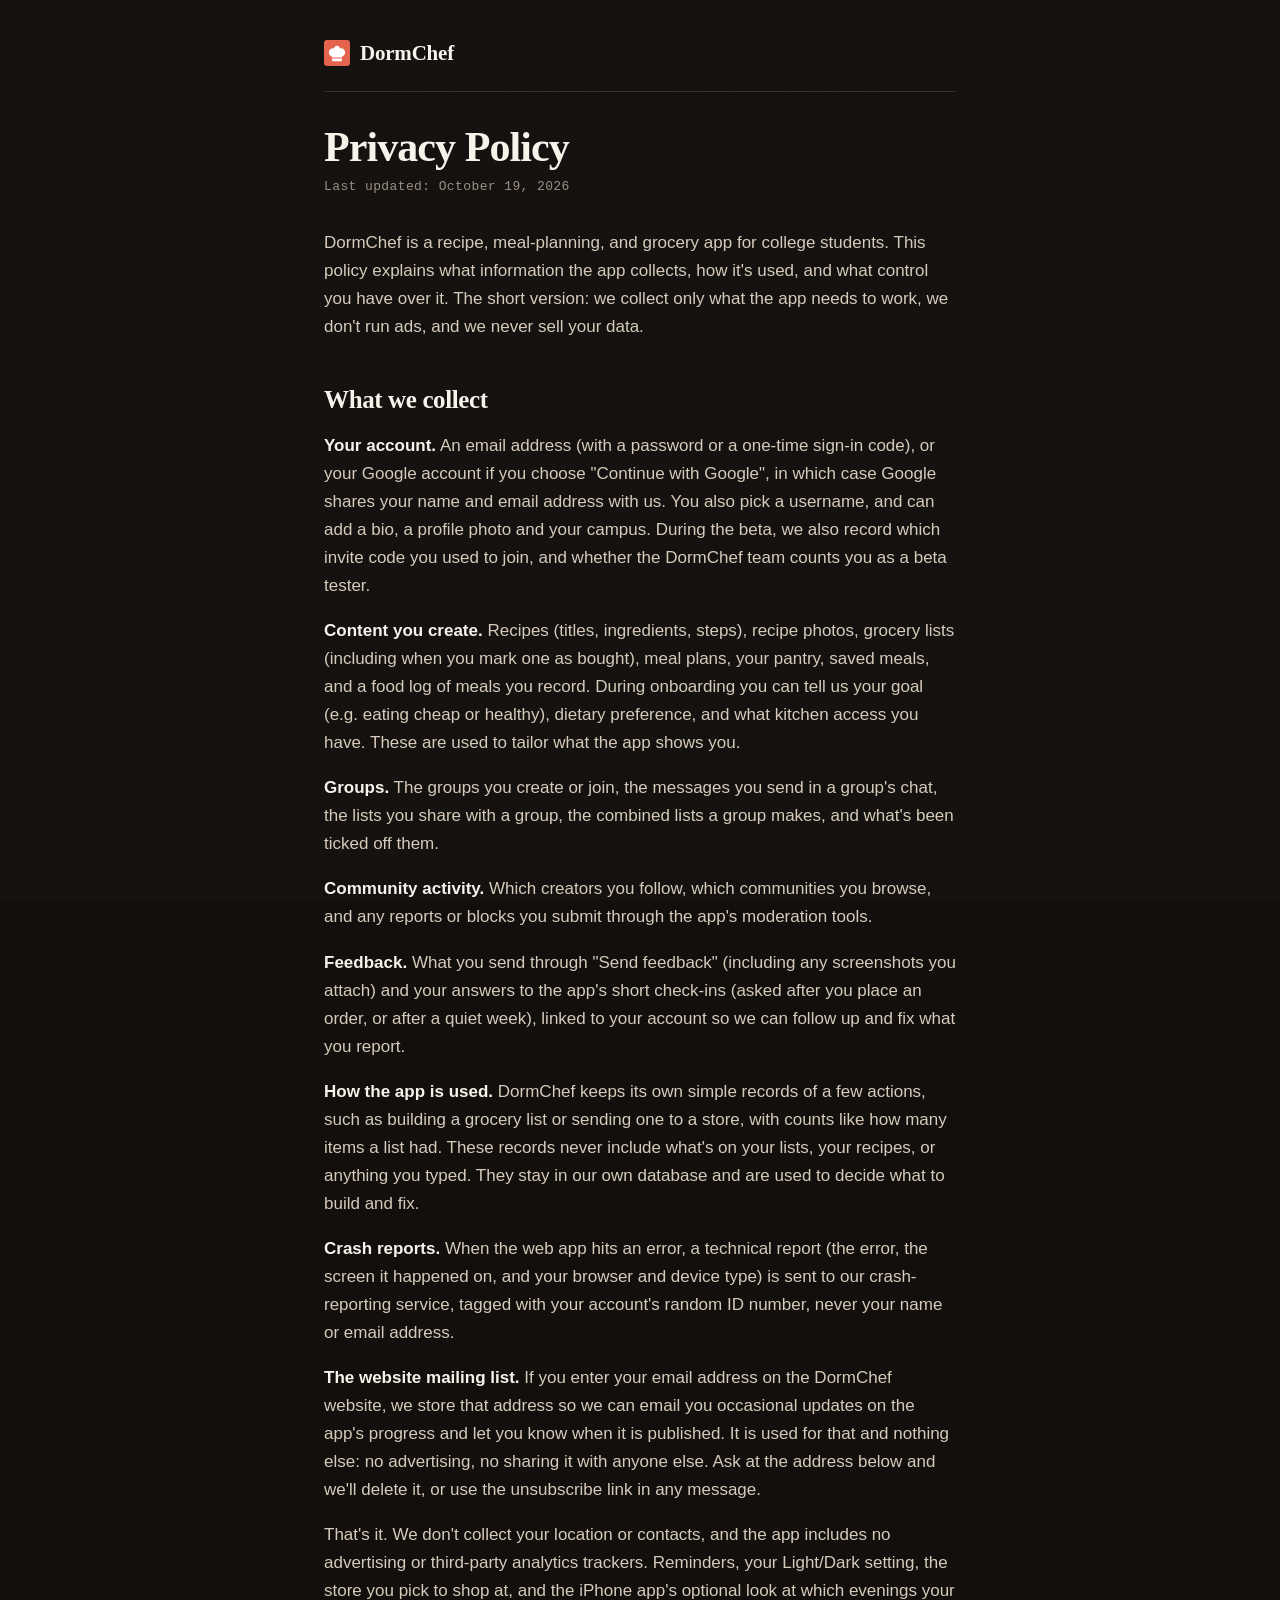
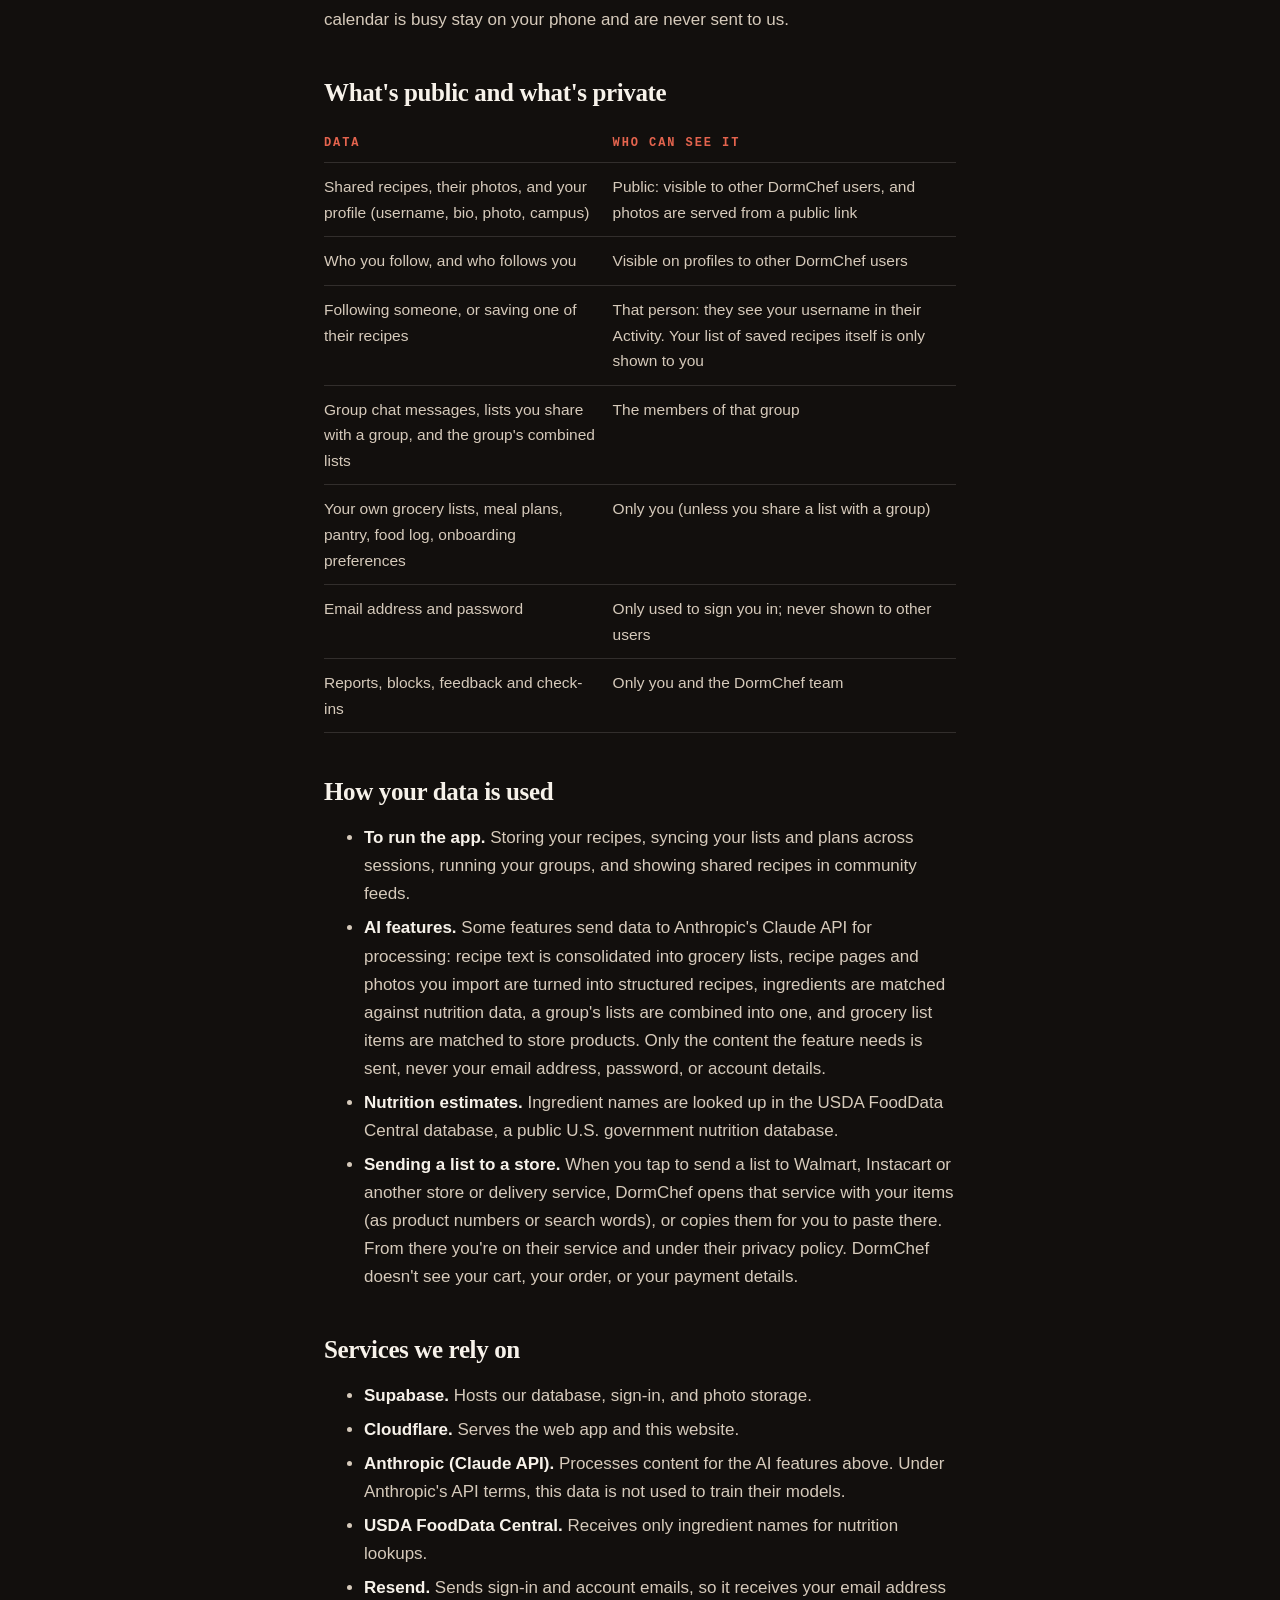
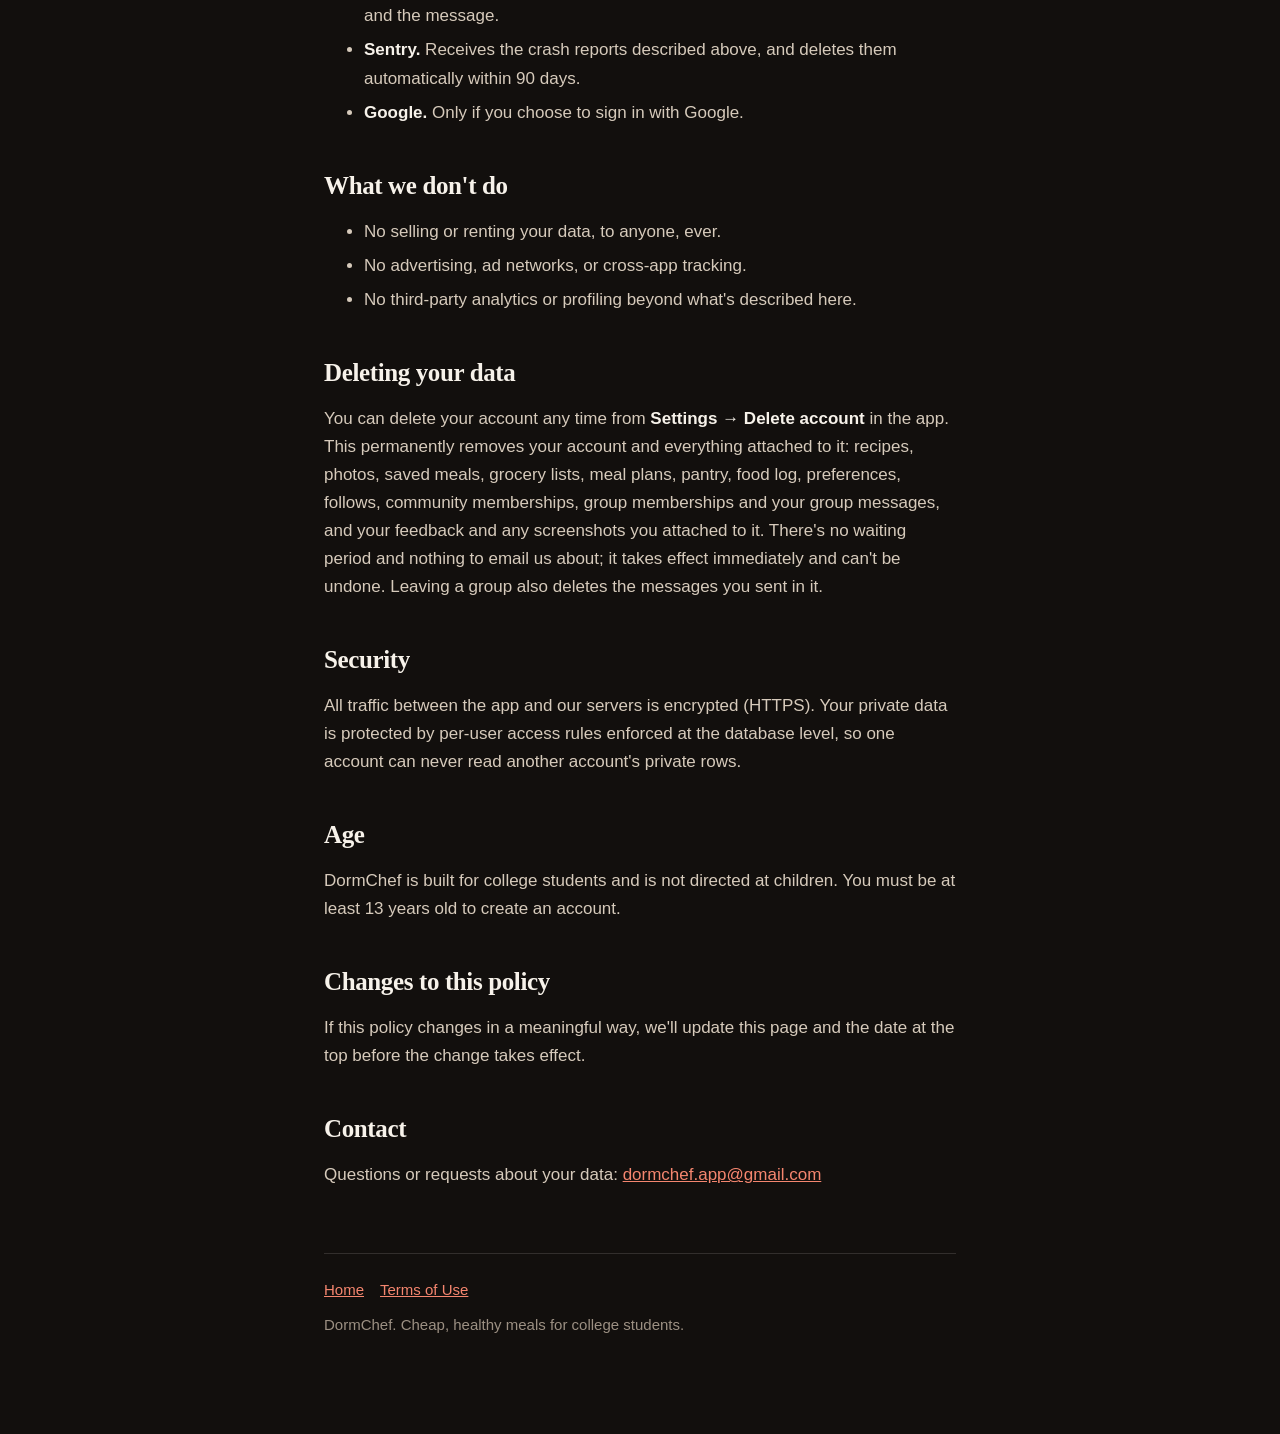
==== commit 959d64aa: "Privacy and terms for beta launch: screenshots, check-ins, store choice, dated Oct 19 Co-Authored-By" ====
--- a/privacy.html
+++ b/privacy.html
@@ -22,7 +22,7 @@
   </header>
 
   <h1>Privacy Policy</h1>
-  <p class="updated">Last updated: October 12, 2026</p>
+  <p class="updated">Last updated: October 19, 2026</p>
 
   <p>DormChef is a recipe, meal-planning, and grocery app for college students. This policy
   explains what information the app collects, how it's used, and what control you have over it.
@@ -34,7 +34,8 @@
   <p><strong>Your account.</strong> An email address (with a password or a one-time sign-in code),
   or your Google account if you choose "Continue with Google", in which case Google shares your
   name and email address with us. You also pick a username, and can add a bio, a profile photo and
-  your campus. During the beta, we also record which invite code you used to join.</p>
+  your campus. During the beta, we also record which invite code you used to join, and whether
+  the DormChef team counts you as a beta tester.</p>
 
   <p><strong>Content you create.</strong> Recipes (titles, ingredients, steps), recipe photos,
   grocery lists (including when you mark one as bought), meal plans, your pantry, saved meals, and
@@ -49,8 +50,9 @@
   <p><strong>Community activity.</strong> Which creators you follow, which communities you browse,
   and any reports or blocks you submit through the app's moderation tools.</p>
 
-  <p><strong>Feedback.</strong> What you send through "Send feedback" and the weekly check-in,
-  linked to your account so we can follow up and fix what you report.</p>
+  <p><strong>Feedback.</strong> What you send through "Send feedback" (including any screenshots
+  you attach) and your answers to the app's short check-ins (asked after you place an order, or
+  after a quiet week), linked to your account so we can follow up and fix what you report.</p>
 
   <p><strong>How the app is used.</strong> DormChef keeps its own simple records of a few actions,
   such as building a grocery list or sending one to a store, with counts like how many items a list
@@ -68,7 +70,8 @@
   unsubscribe link in any message.</p>
 
   <p>That's it. We don't collect your location or contacts, and the app includes no advertising
-  or third-party analytics trackers. Reminders, your Light/Dark setting, and the iPhone app's
+  or third-party analytics trackers. Reminders, your Light/Dark setting, the store you pick to
+  shop at, and the iPhone app's
   optional look at which evenings your calendar is busy stay on your phone and are never sent to
   us.</p>
 
@@ -105,8 +108,8 @@
     <li><strong>Nutrition estimates.</strong> Ingredient names are looked up in the USDA
         FoodData Central database, a public U.S. government nutrition database.</li>
     <li><strong>Sending a list to a store.</strong> When you tap to send a list to Walmart,
-        Instacart, DoorDash or Gopuff, DormChef opens that service with your items (as product
-        numbers or search words). From there you're on their service and under their privacy
+        Instacart or another store or delivery service, DormChef opens that service with your
+        items (as product numbers or search words), or copies them for you to paste there. From there you're on their service and under their privacy
         policy. DormChef doesn't see your cart, your order, or your payment details.</li>
   </ul>
 
@@ -136,7 +139,8 @@
   <p>You can delete your account any time from <strong>Settings → Delete account</strong> in the
   app. This permanently removes your account and everything attached to it: recipes, photos,
   saved meals, grocery lists, meal plans, pantry, food log, preferences, follows, community
-  memberships, group memberships and your group messages, and your feedback. There's no waiting
+  memberships, group memberships and your group messages, and your feedback and any screenshots
+  you attached to it. There's no waiting
   period and nothing to email us about; it takes effect immediately and can't be undone. Leaving a
   group also deletes the messages you sent in it.</p>
 
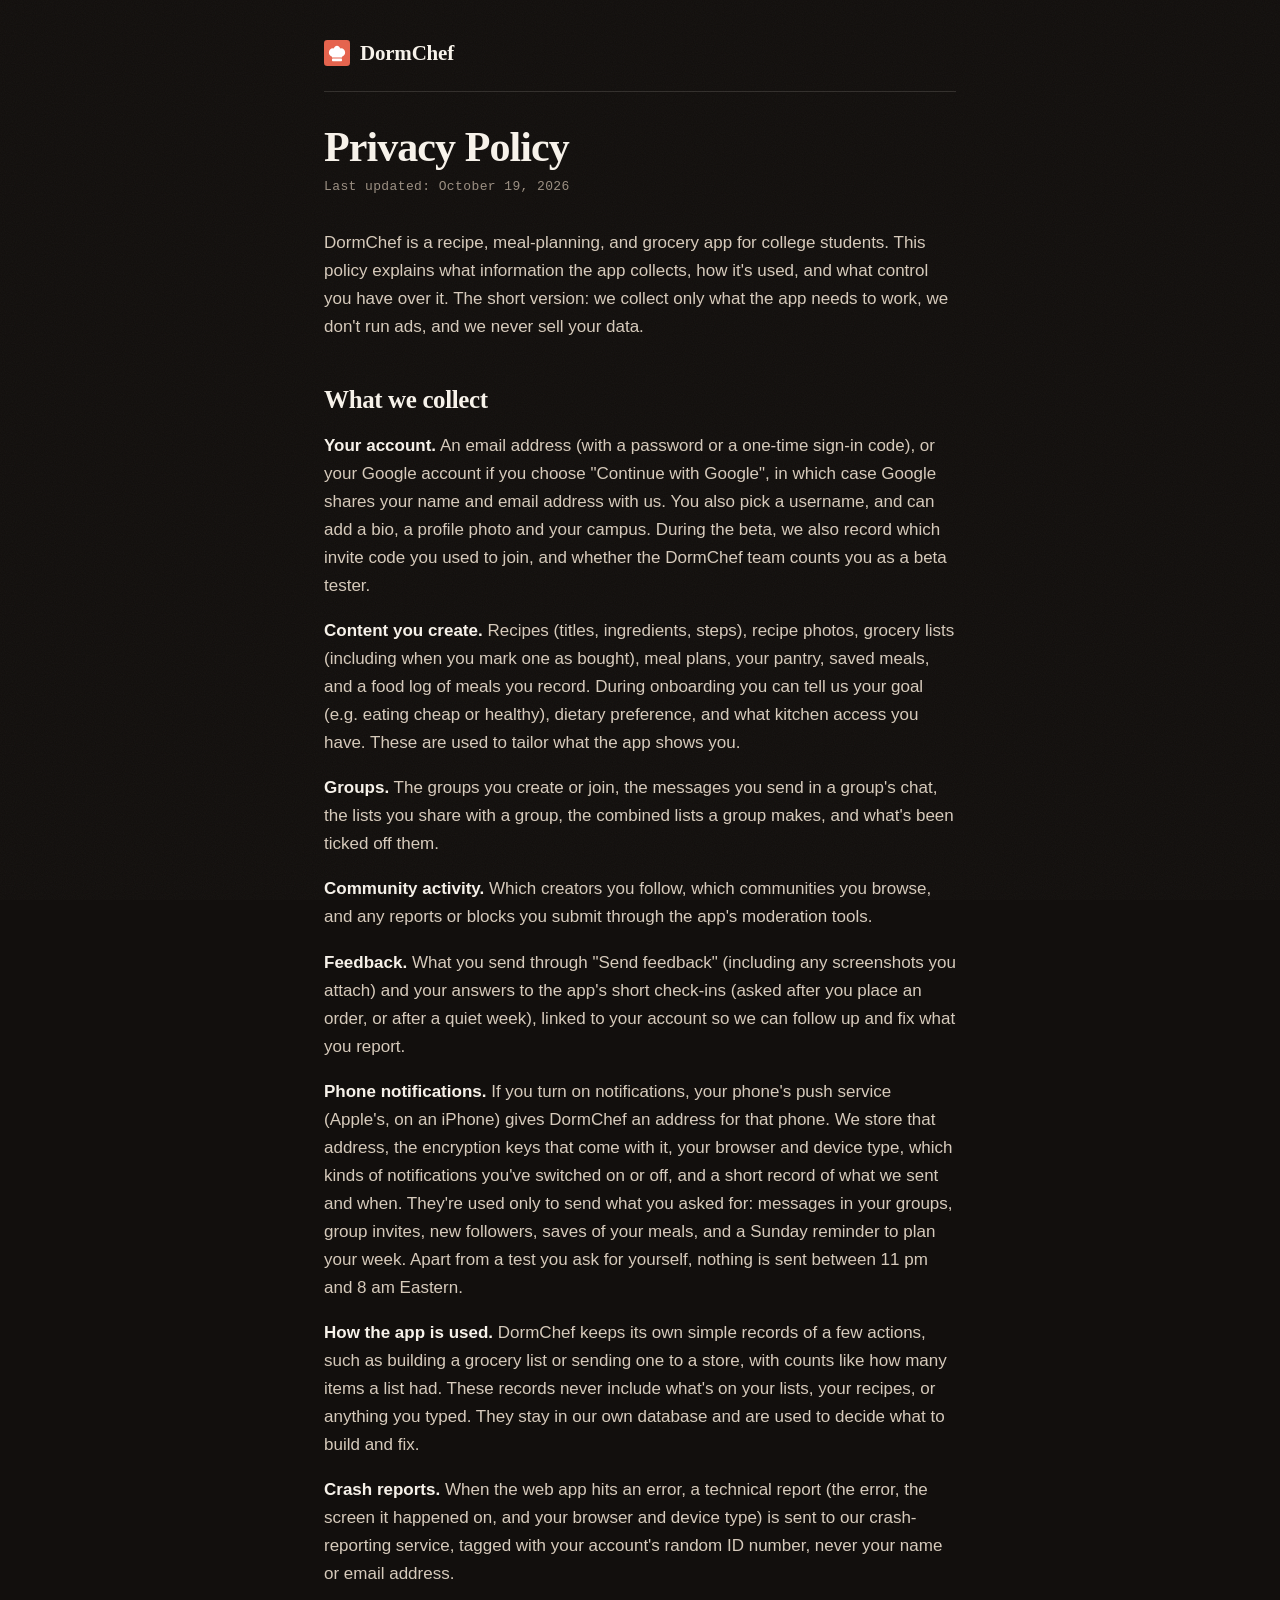
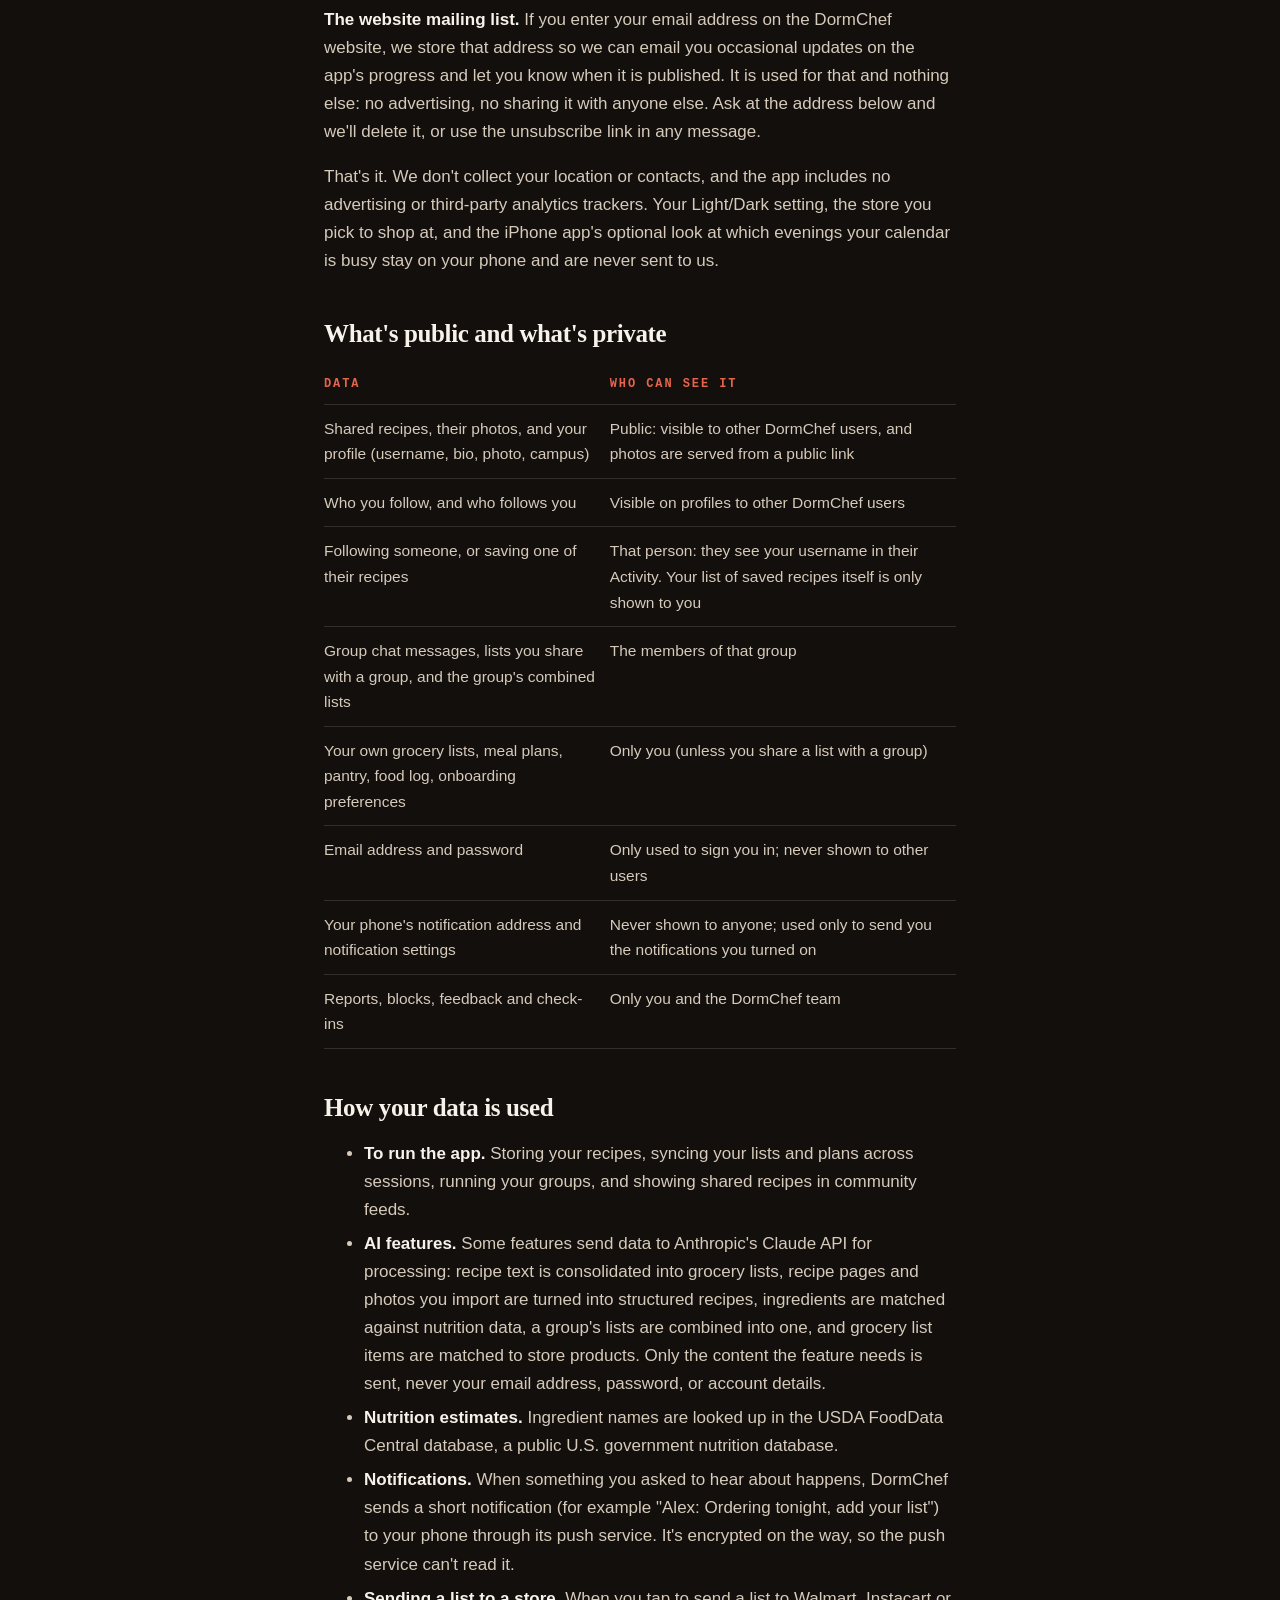
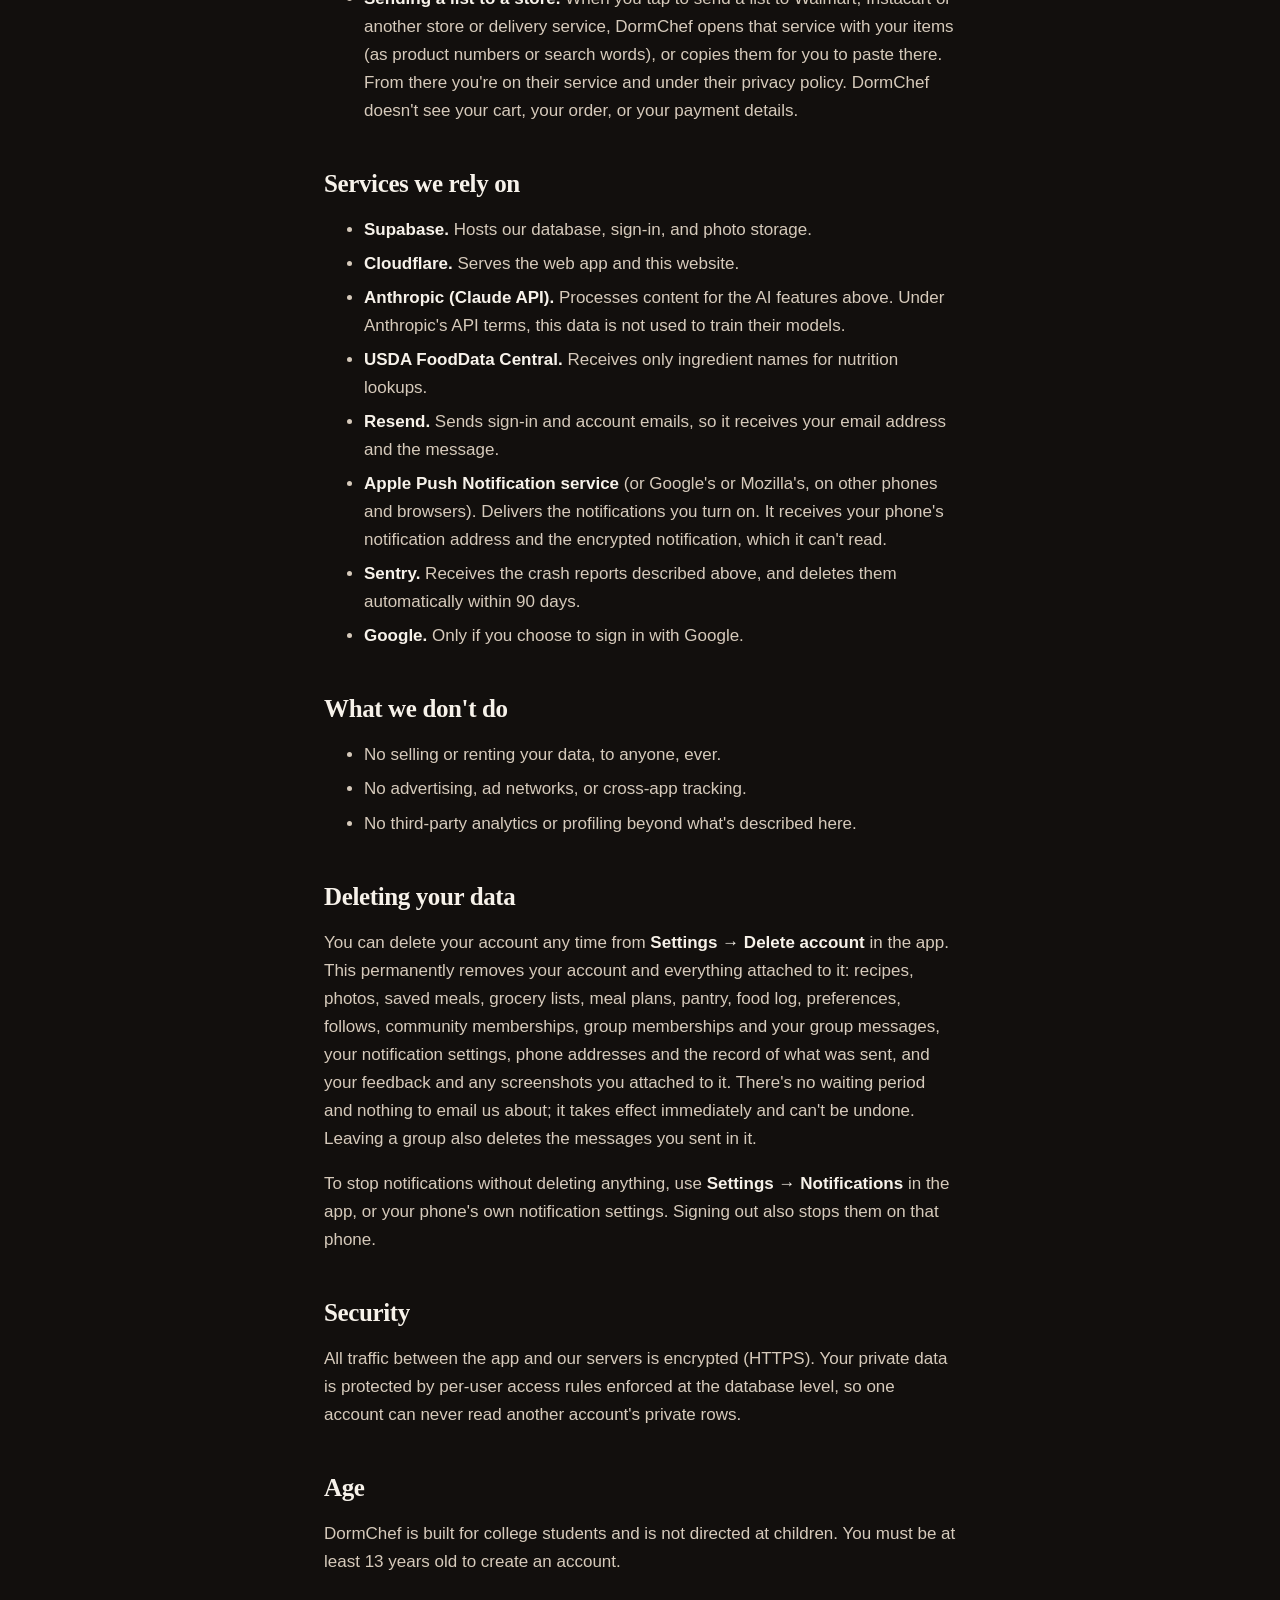
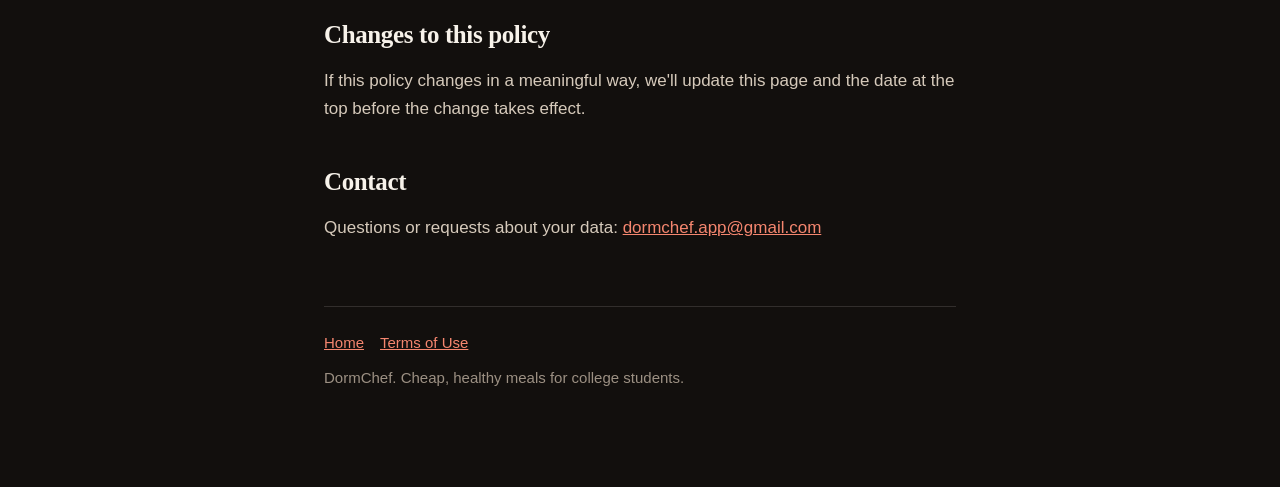
==== commit c0005dd6: "Privacy: phone notifications (what's stored, what's sent, how to stop) Covers the web push notificat" ====
--- a/privacy.html
+++ b/privacy.html
@@ -54,6 +54,14 @@
   you attach) and your answers to the app's short check-ins (asked after you place an order, or
   after a quiet week), linked to your account so we can follow up and fix what you report.</p>
 
+  <p><strong>Phone notifications.</strong> If you turn on notifications, your phone's push
+  service (Apple's, on an iPhone) gives DormChef an address for that phone. We store that address,
+  the encryption keys that come with it, your browser and device type, which kinds of
+  notifications you've switched on or off, and a short record of what we sent and when. They're
+  used only to send what you asked for: messages in your groups, group invites, new followers,
+  saves of your meals, and a Sunday reminder to plan your week. Apart from a test you ask for
+  yourself, nothing is sent between 11 pm and 8 am Eastern.</p>
+
   <p><strong>How the app is used.</strong> DormChef keeps its own simple records of a few actions,
   such as building a grocery list or sending one to a store, with counts like how many items a list
   had. These records never include what's on your lists, your recipes, or anything you typed. They
@@ -70,10 +78,9 @@
   unsubscribe link in any message.</p>
 
   <p>That's it. We don't collect your location or contacts, and the app includes no advertising
-  or third-party analytics trackers. Reminders, your Light/Dark setting, the store you pick to
-  shop at, and the iPhone app's
-  optional look at which evenings your calendar is busy stay on your phone and are never sent to
-  us.</p>
+  or third-party analytics trackers. Your Light/Dark setting, the store you pick to shop at, and
+  the iPhone app's optional look at which evenings your calendar is busy stay on your phone and
+  are never sent to us.</p>
 
   <h2>What's public and what's private</h2>
   <table>
@@ -91,6 +98,8 @@
         <td>Only you (unless you share a list with a group)</td></tr>
     <tr><td>Email address and password</td>
         <td>Only used to sign you in; never shown to other users</td></tr>
+    <tr><td>Your phone's notification address and notification settings</td>
+        <td>Never shown to anyone; used only to send you the notifications you turned on</td></tr>
     <tr><td>Reports, blocks, feedback and check-ins</td>
         <td>Only you and the DormChef team</td></tr>
   </table>
@@ -107,6 +116,10 @@
         or account details.</li>
     <li><strong>Nutrition estimates.</strong> Ingredient names are looked up in the USDA
         FoodData Central database, a public U.S. government nutrition database.</li>
+    <li><strong>Notifications.</strong> When something you asked to hear about happens, DormChef
+        sends a short notification (for example "Alex: Ordering tonight, add your list") to your
+        phone through its push service. It's encrypted on the way, so the push service can't
+        read it.</li>
     <li><strong>Sending a list to a store.</strong> When you tap to send a list to Walmart,
         Instacart or another store or delivery service, DormChef opens that service with your
         items (as product numbers or search words), or copies them for you to paste there. From there you're on their service and under their privacy
@@ -123,6 +136,9 @@
         nutrition lookups.</li>
     <li><strong>Resend.</strong> Sends sign-in and account emails, so it receives your email
         address and the message.</li>
+    <li><strong>Apple Push Notification service</strong> (or Google's or Mozilla's, on other
+        phones and browsers). Delivers the notifications you turn on. It receives your phone's
+        notification address and the encrypted notification, which it can't read.</li>
     <li><strong>Sentry.</strong> Receives the crash reports described above, and deletes them
         automatically within 90 days.</li>
     <li><strong>Google.</strong> Only if you choose to sign in with Google.</li>
@@ -139,10 +155,14 @@
   <p>You can delete your account any time from <strong>Settings → Delete account</strong> in the
   app. This permanently removes your account and everything attached to it: recipes, photos,
   saved meals, grocery lists, meal plans, pantry, food log, preferences, follows, community
-  memberships, group memberships and your group messages, and your feedback and any screenshots
-  you attached to it. There's no waiting
+  memberships, group memberships and your group messages, your notification settings, phone
+  addresses and the record of what was sent, and your feedback and any screenshots you attached to it. There's no waiting
   period and nothing to email us about; it takes effect immediately and can't be undone. Leaving a
   group also deletes the messages you sent in it.</p>
+
+  <p>To stop notifications without deleting anything, use <strong>Settings → Notifications</strong>
+  in the app, or your phone's own notification settings. Signing out also stops them on that
+  phone.</p>
 
   <h2>Security</h2>
   <p>All traffic between the app and our servers is encrypted (HTTPS). Your private data is
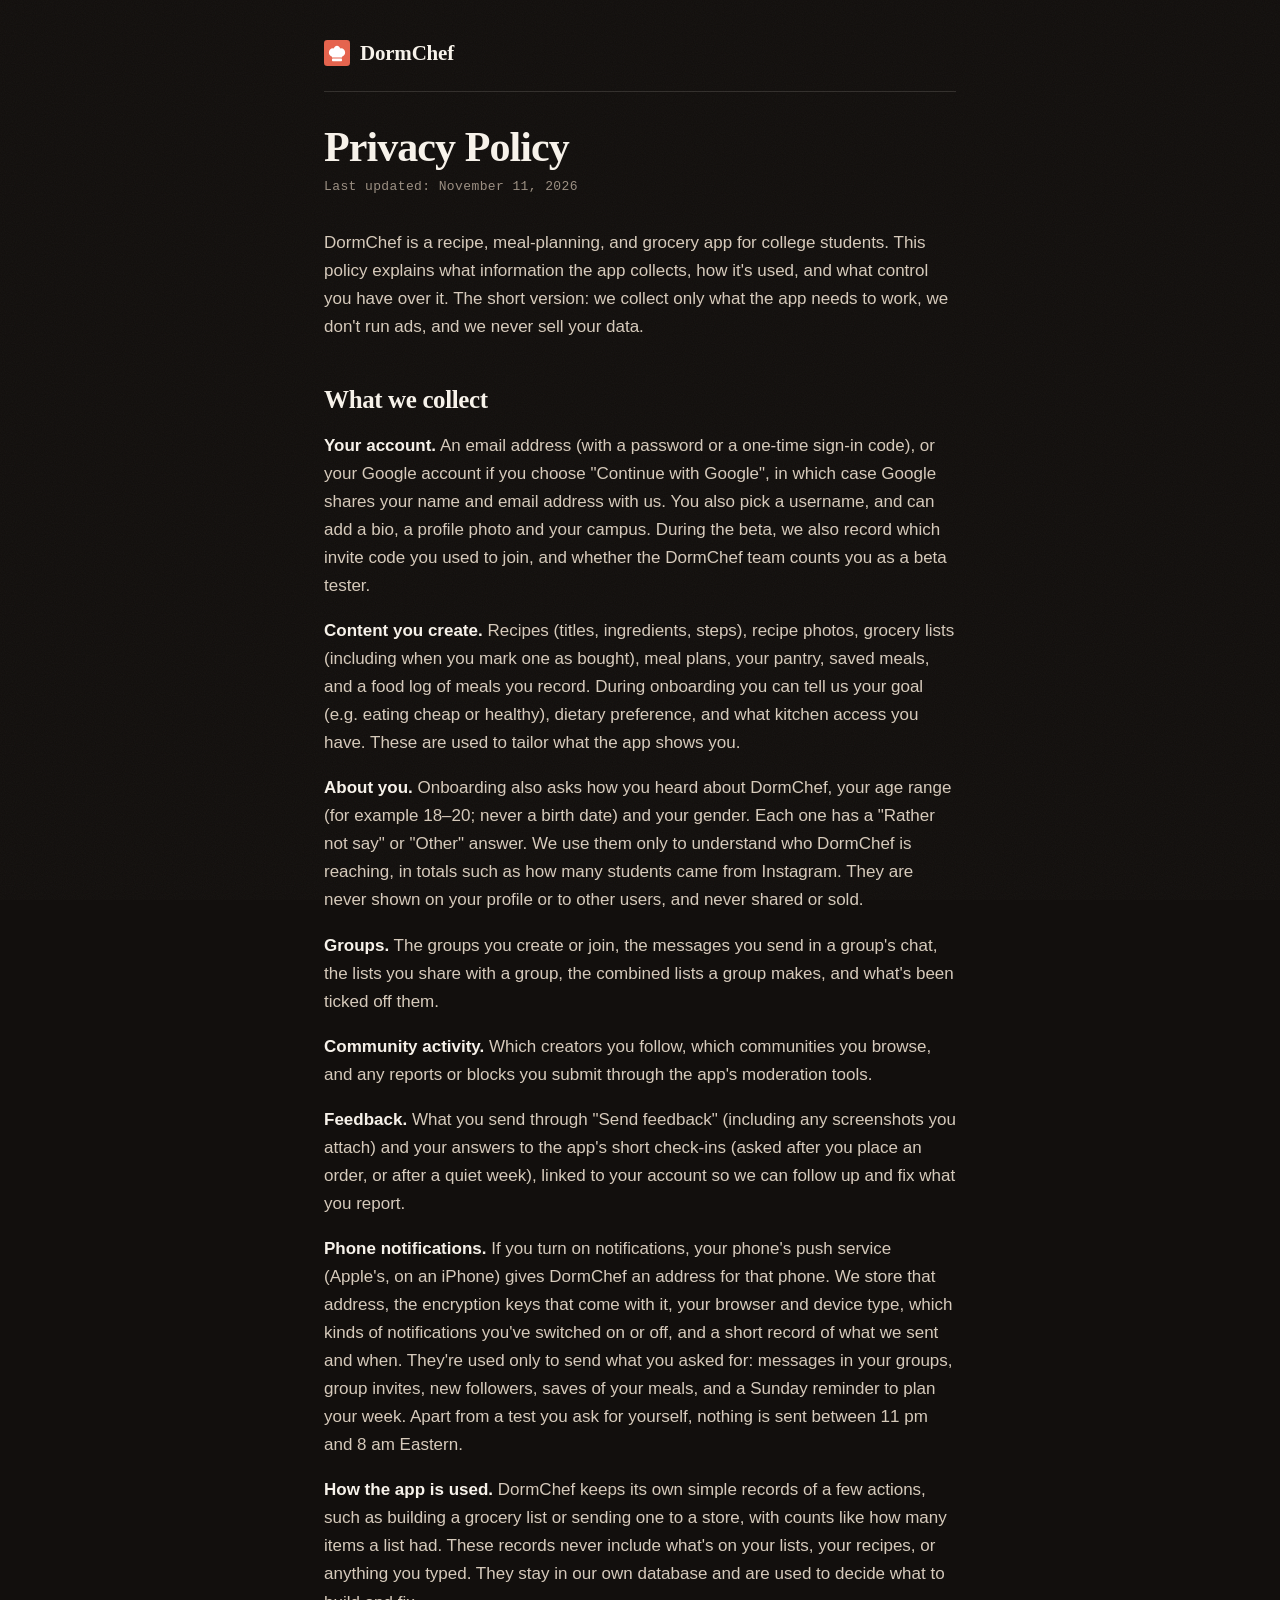
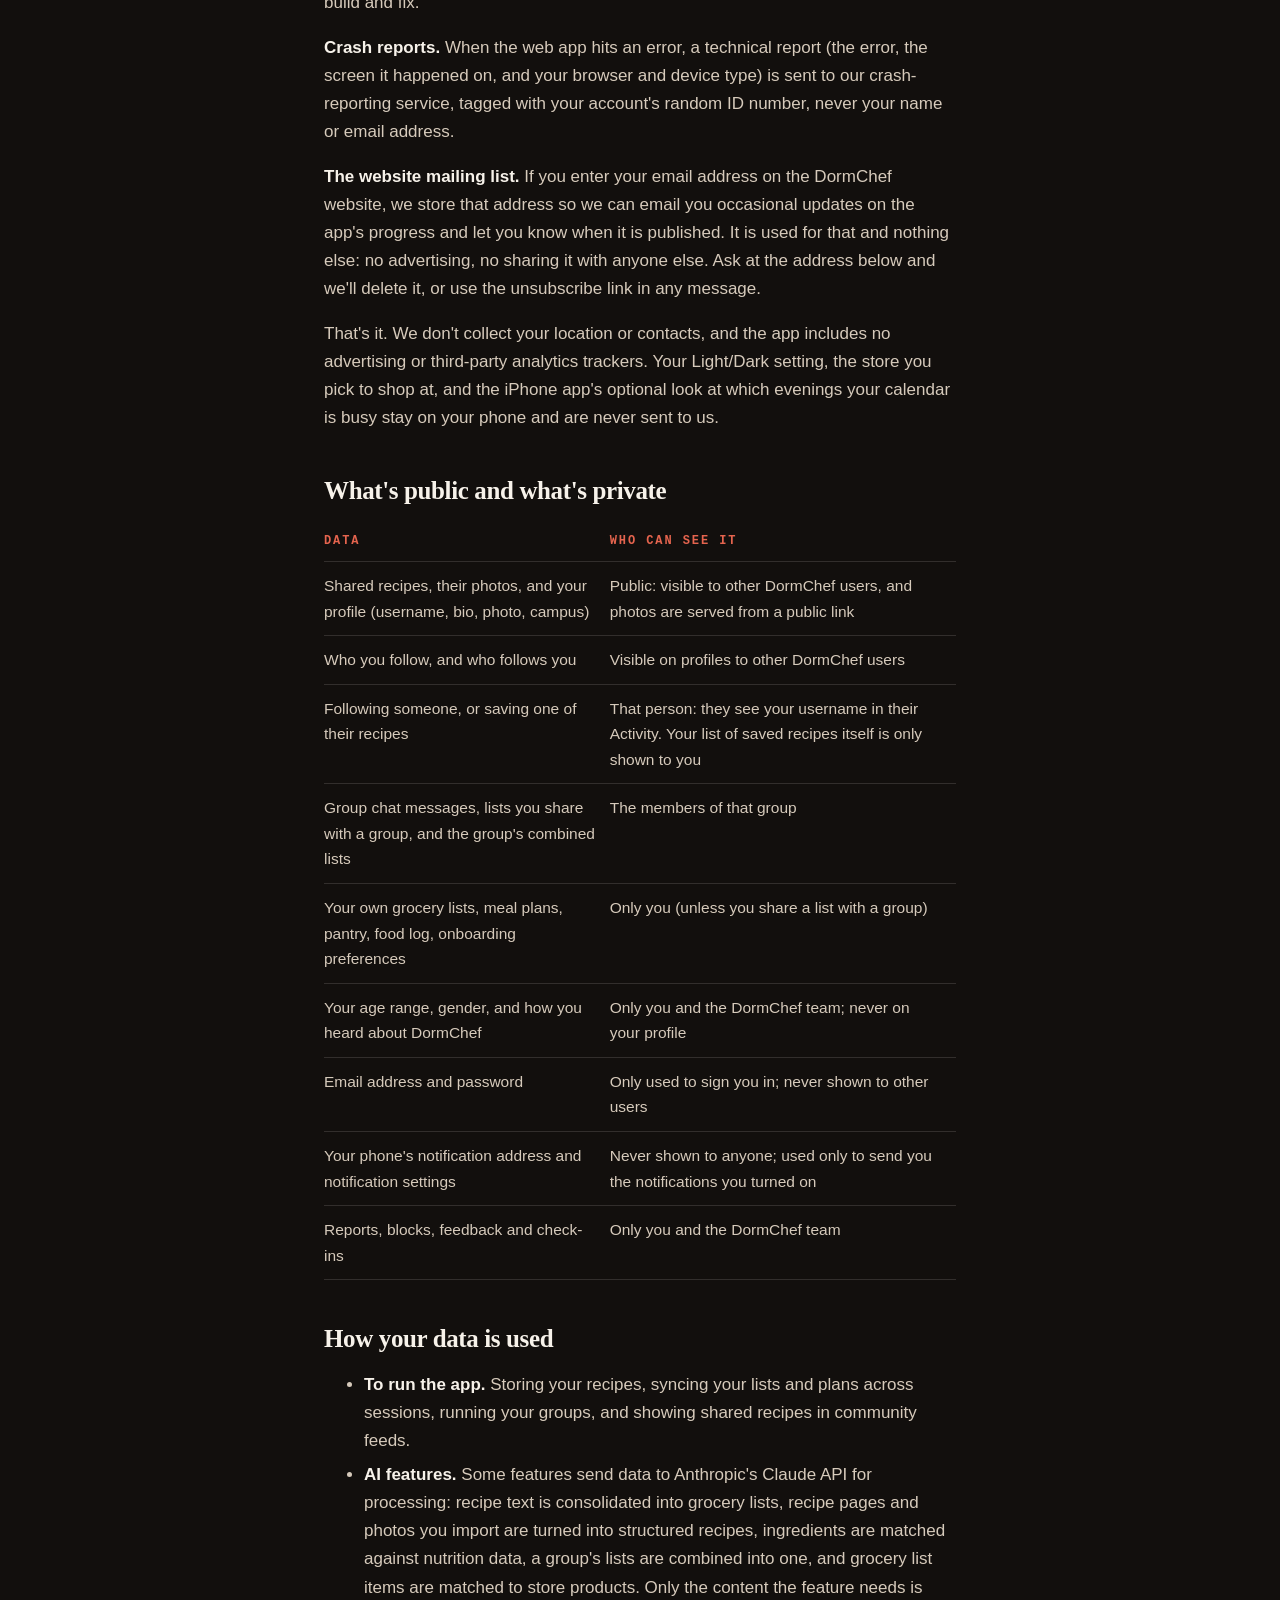
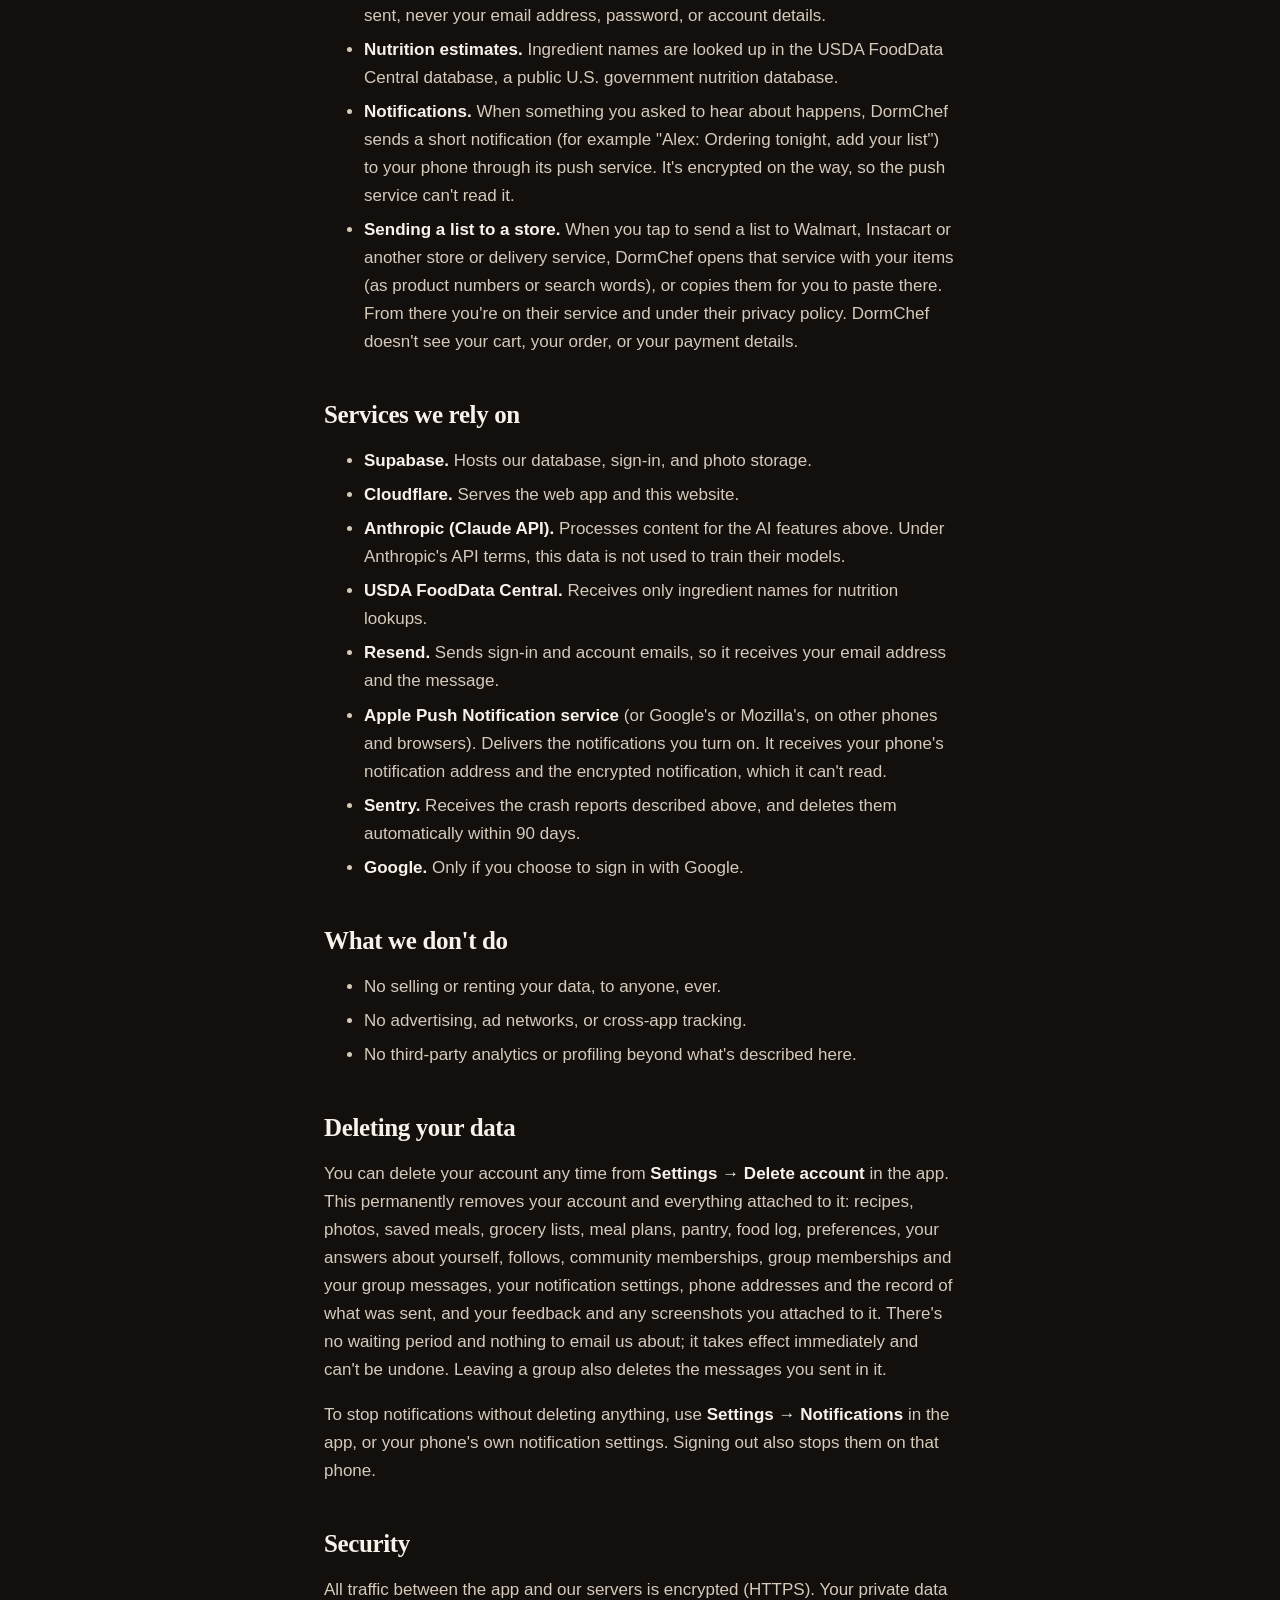
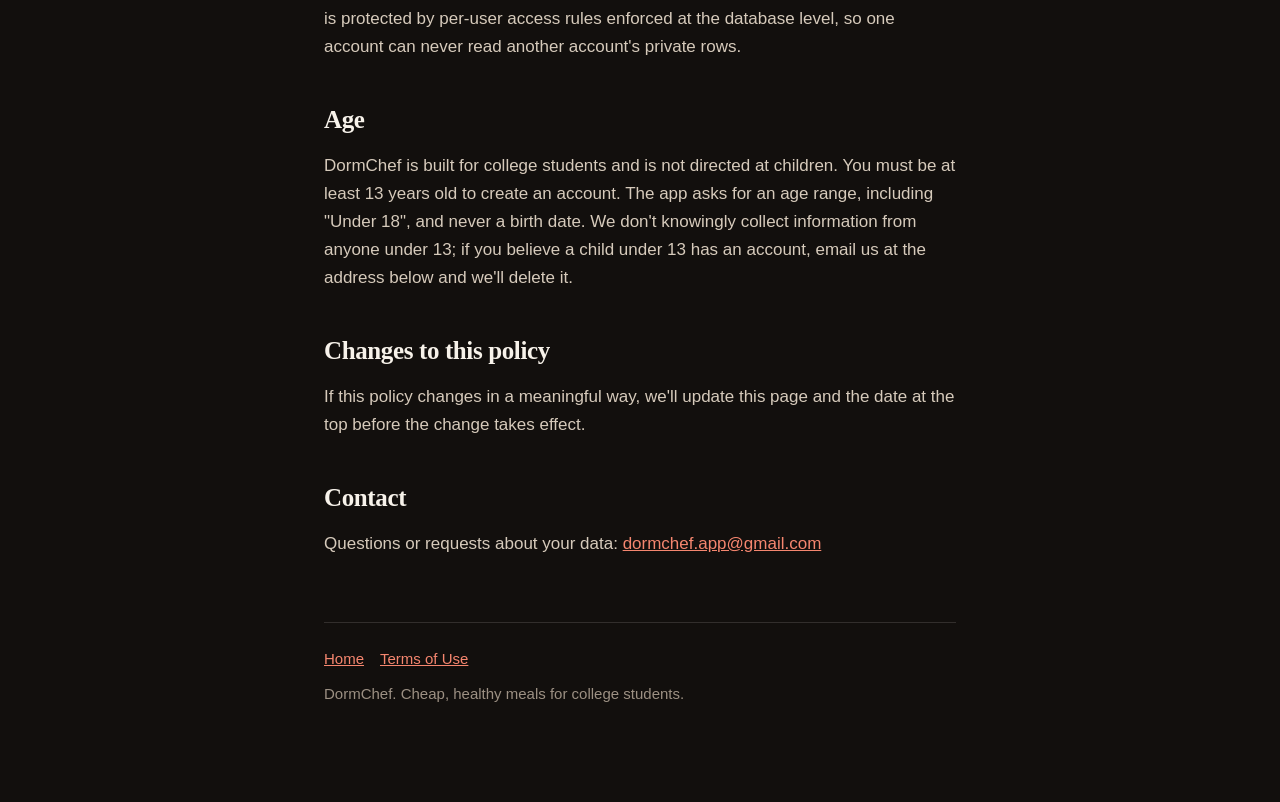
==== commit dc2392c2: "Privacy and terms: the new onboarding questions (how you heard, age range, gender) and the 13+ rule," ====
--- a/privacy.html
+++ b/privacy.html
@@ -22,7 +22,7 @@
   </header>
 
   <h1>Privacy Policy</h1>
-  <p class="updated">Last updated: October 19, 2026</p>
+  <p class="updated">Last updated: November 11, 2026</p>
 
   <p>DormChef is a recipe, meal-planning, and grocery app for college students. This policy
   explains what information the app collects, how it's used, and what control you have over it.
@@ -42,6 +42,12 @@
   a food log of meals you record. During
   onboarding you can tell us your goal (e.g. eating cheap or healthy), dietary preference, and what
   kitchen access you have. These are used to tailor what the app shows you.</p>
+
+  <p><strong>About you.</strong> Onboarding also asks how you heard about DormChef, your age range
+  (for example 18–20; never a birth date) and your gender. Each one has a "Rather not say" or
+  "Other" answer. We use them only to understand who DormChef is reaching, in totals such as
+  how many students came from Instagram. They are never shown on your profile or to other
+  users, and never shared or sold.</p>
 
   <p><strong>Groups.</strong> The groups you create or join, the messages you send in a group's
   chat, the lists you share with a group, the combined lists a group makes, and what's been ticked
@@ -96,6 +102,8 @@
         <td>The members of that group</td></tr>
     <tr><td>Your own grocery lists, meal plans, pantry, food log, onboarding preferences</td>
         <td>Only you (unless you share a list with a group)</td></tr>
+    <tr><td>Your age range, gender, and how you heard about DormChef</td>
+        <td>Only you and the DormChef team; never on your profile</td></tr>
     <tr><td>Email address and password</td>
         <td>Only used to sign you in; never shown to other users</td></tr>
     <tr><td>Your phone's notification address and notification settings</td>
@@ -154,7 +162,7 @@
   <h2>Deleting your data</h2>
   <p>You can delete your account any time from <strong>Settings → Delete account</strong> in the
   app. This permanently removes your account and everything attached to it: recipes, photos,
-  saved meals, grocery lists, meal plans, pantry, food log, preferences, follows, community
+  saved meals, grocery lists, meal plans, pantry, food log, preferences, your answers about yourself, follows, community
   memberships, group memberships and your group messages, your notification settings, phone
   addresses and the record of what was sent, and your feedback and any screenshots you attached to it. There's no waiting
   period and nothing to email us about; it takes effect immediately and can't be undone. Leaving a
@@ -171,7 +179,9 @@
 
   <h2>Age</h2>
   <p>DormChef is built for college students and is not directed at children. You must be at
-  least 13 years old to create an account.</p>
+  least 13 years old to create an account. The app asks for an age range, including "Under 18",
+  and never a birth date. We don't knowingly collect information from anyone under 13; if you
+  believe a child under 13 has an account, email us at the address below and we'll delete it.</p>
 
   <h2>Changes to this policy</h2>
   <p>If this policy changes in a meaningful way, we'll update this page and the date at the top
